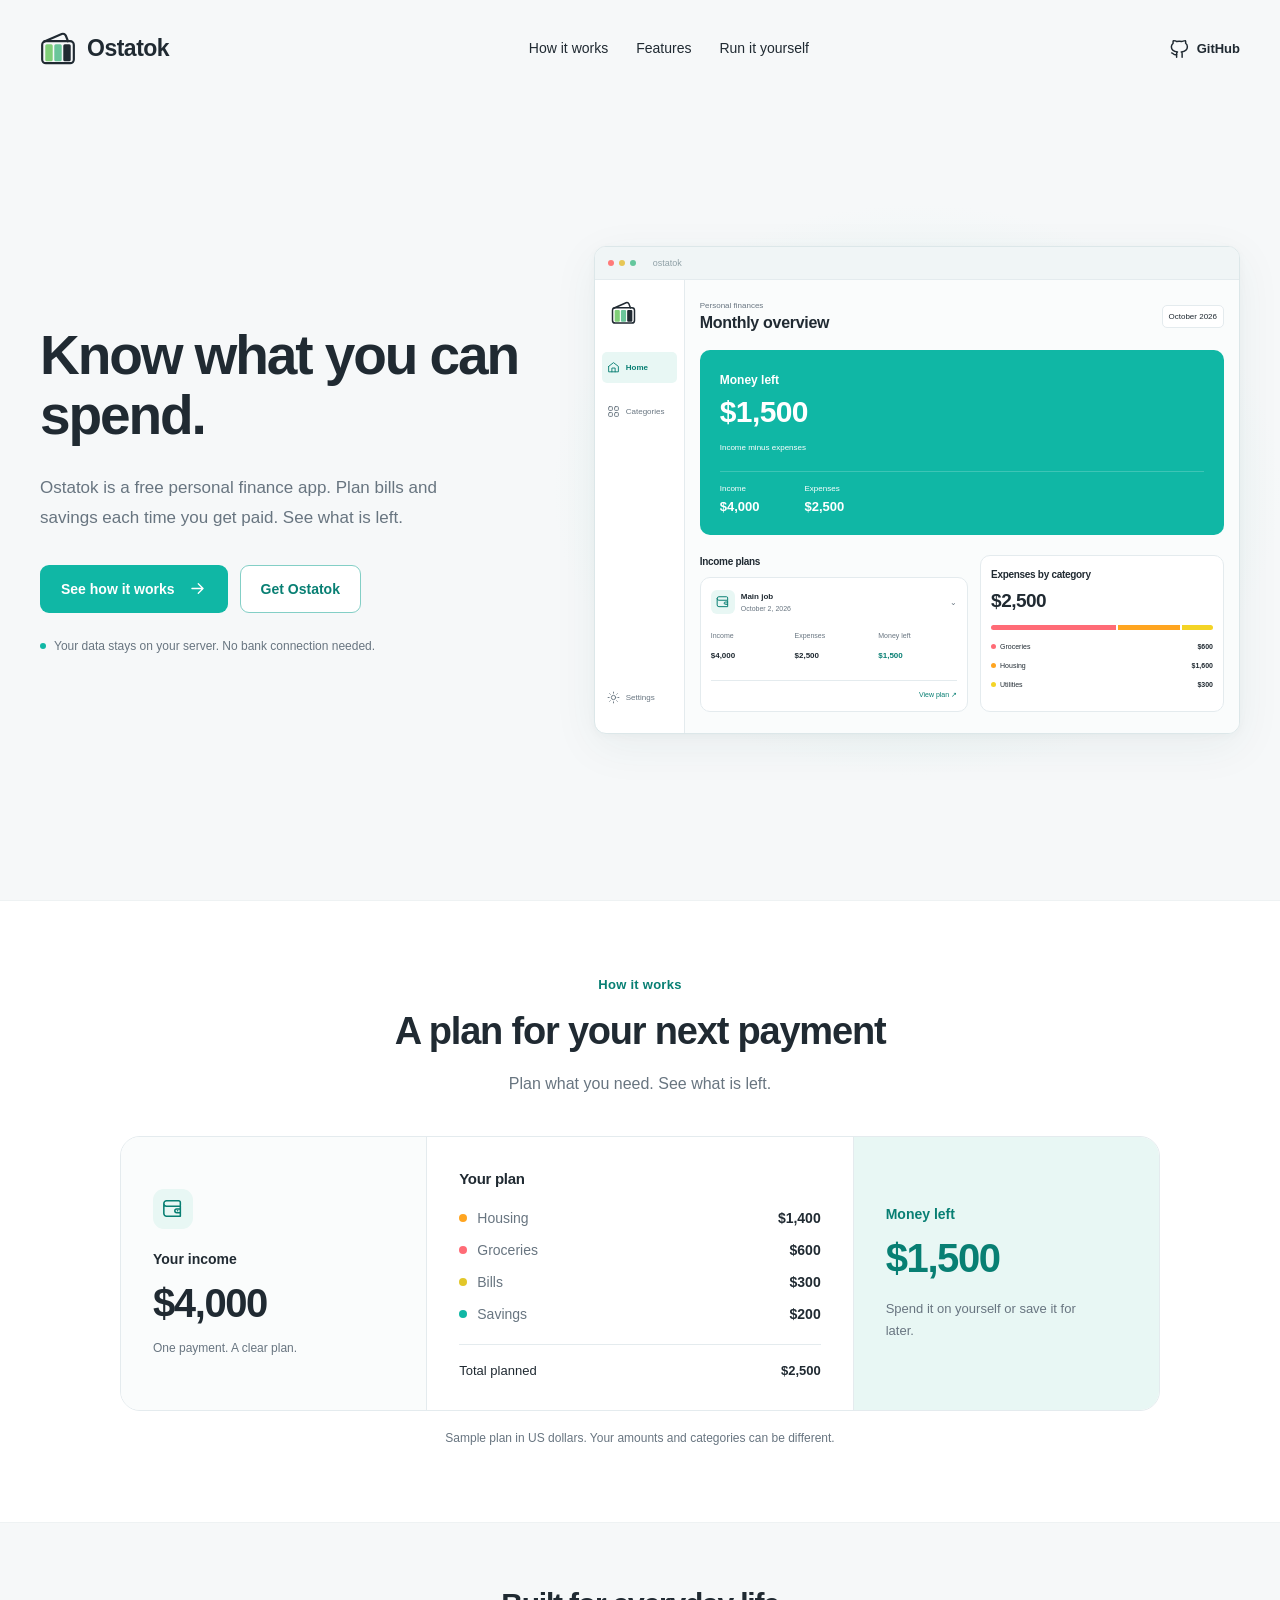
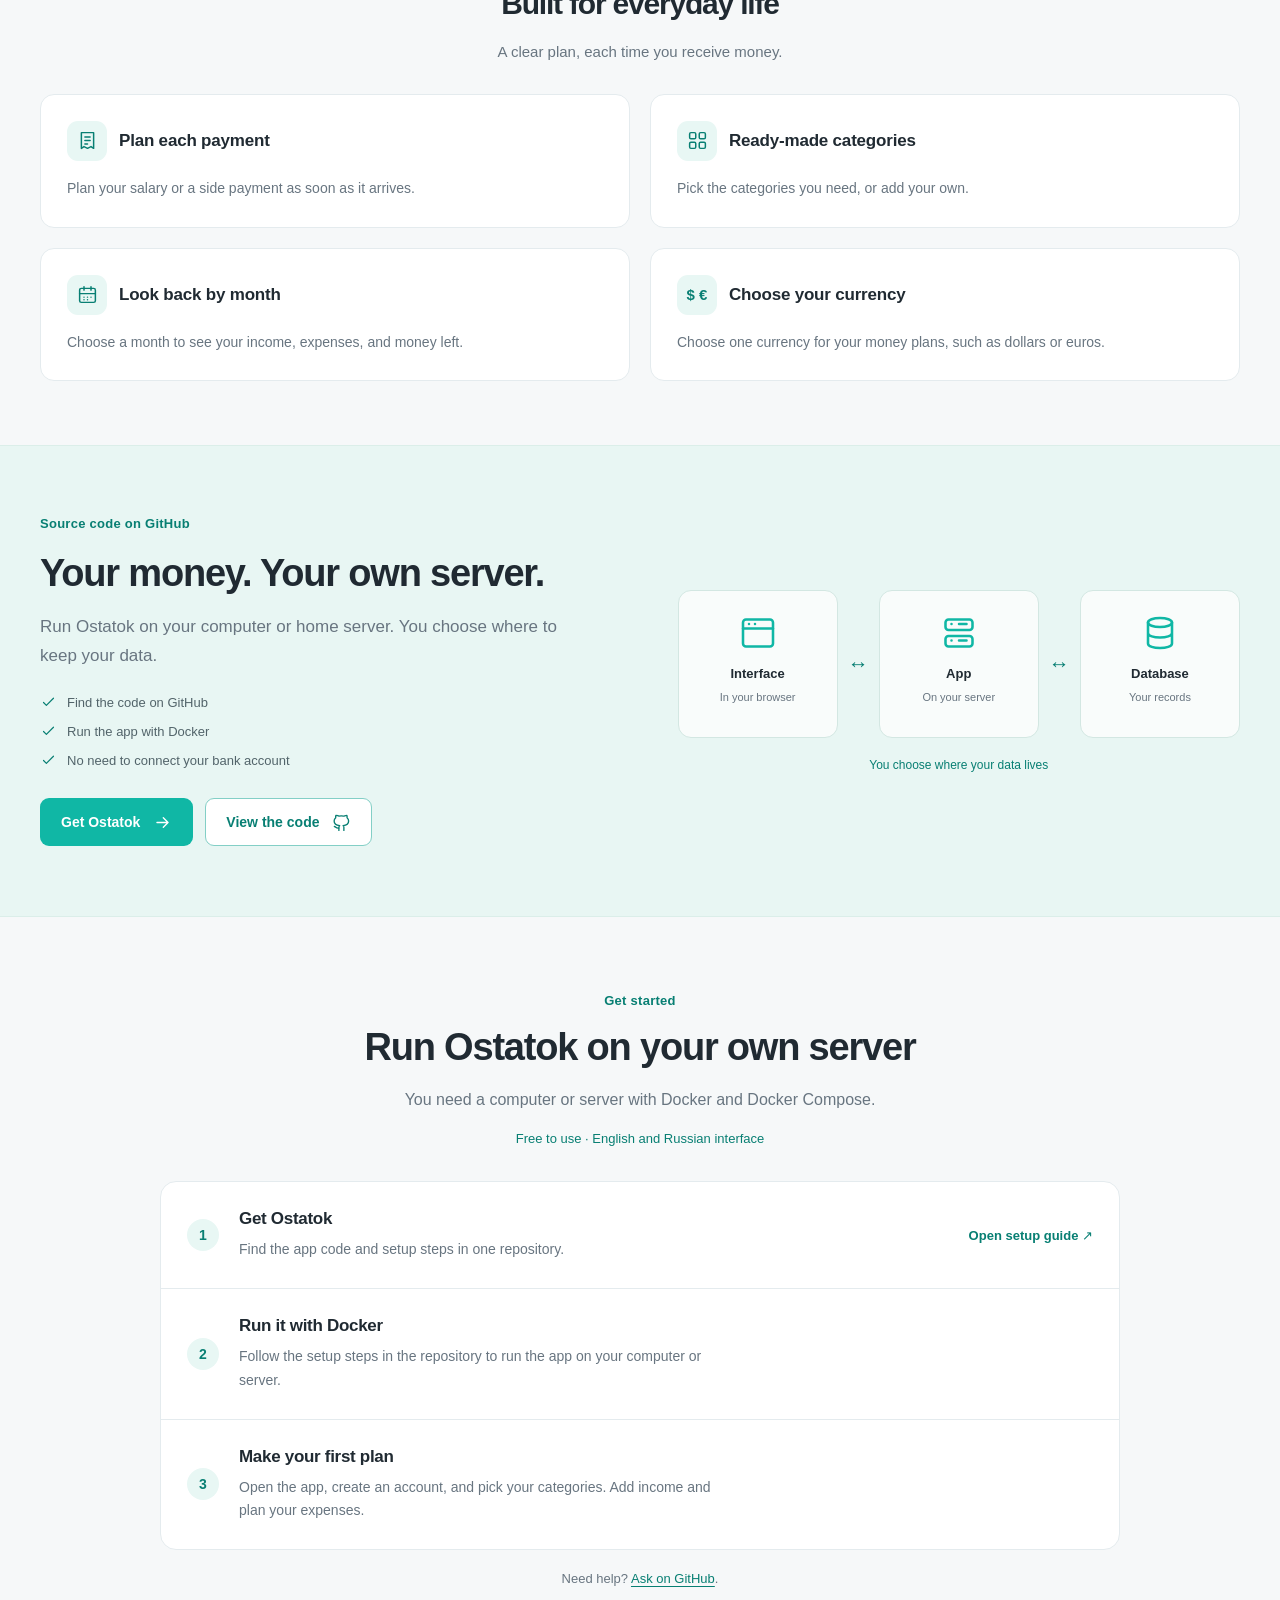
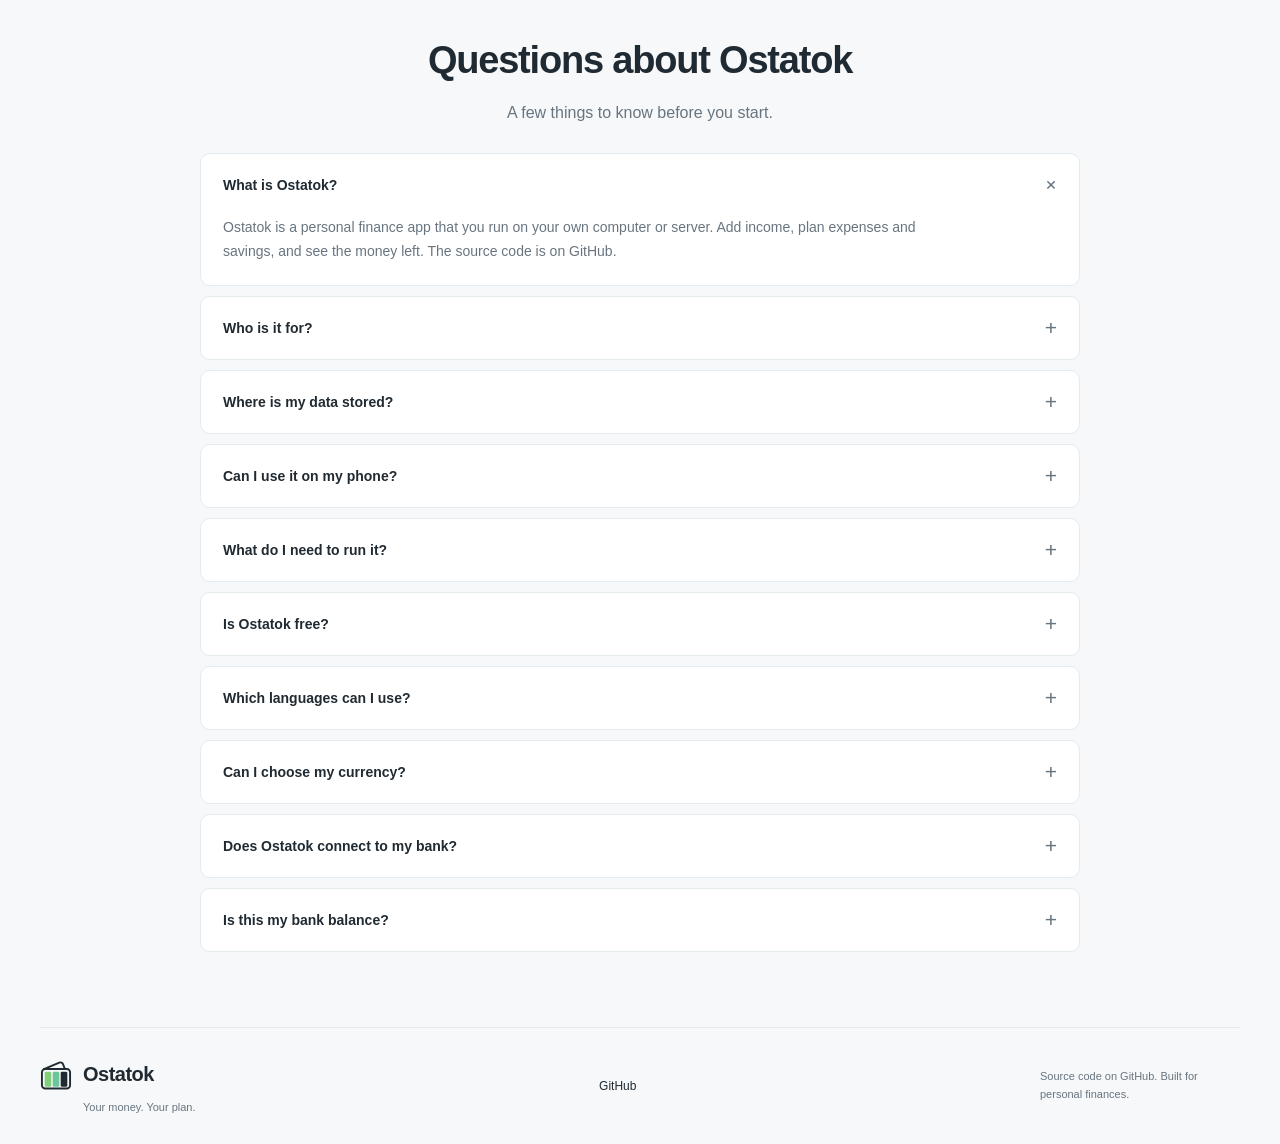
==== index.html @ eca7a7f9 "feat: add Ostatok landing page" ====
<!doctype html>
<html lang="en">
<head>
  <meta charset="UTF-8">
  <meta name="viewport" content="width=device-width, initial-scale=1">
  <title>Ostatok — Personal finance app for your own server</title>
  <meta name="description" content="A free personal finance app in English and Russian. Plan bills and savings each time you get paid. Run it on your own computer or server.">
  <meta name="theme-color" content="#10b7a5">
  <meta property="og:type" content="website">
  <meta property="og:title" content="Ostatok — Personal finance app for your own server">
  <meta property="og:description" content="A free personal finance app in English and Russian. Plan bills and savings each time you get paid. Run it on your own computer or server.">
  <meta property="og:locale" content="en_US">

  <script type="application/ld+json">
{
  "@context": "https://schema.org",
  "@type": "SoftwareApplication",
  "name": "Ostatok",
  "applicationCategory": "FinanceApplication",
  "operatingSystem": "Web browser",
  "description": "A free personal finance app with English and Russian interfaces. Run it on your own computer or server. Plan expenses and savings for each payment and see the money left. Choose one currency for your records.",
  "softwareRequirements": "A server or computer with Docker and Docker Compose.",
  "inLanguage": [
    "en",
    "ru"
  ],
  "sameAs": [
    "https://github.com/ostatok-app/ostatok"
  ],
  "isAccessibleForFree": true,
  "offers": {
    "@type": "Offer",
    "price": "0",
    "priceCurrency": "USD"
  }
}
  </script>
  <link rel="icon" type="image/svg+xml" href="assets/logo.svg">
  <link rel="stylesheet" href="assets/styles.css">
</head>
<body>
  <a class="skip-link" href="#main">Skip to content</a>
  <svg class="svg-defs" xmlns="http://www.w3.org/2000/svg" aria-hidden="true">
    <defs>
      <symbol id="wallet" viewBox="0 0 24 24"><path d="M20 8V5a2 2 0 0 0-2-2H5a3 3 0 0 0 0 6h15v11H5a3 3 0 0 1-3-3V6"/><path d="M20 12h-4a2 2 0 0 0 0 4h4m-3-2h.01"/></symbol>
      <symbol id="arrow" viewBox="0 0 24 24"><path d="M5 12h14m-6-6 6 6-6 6"/></symbol>
      <symbol id="grid" viewBox="0 0 24 24"><rect x="3" y="3" width="7" height="7" rx="1.5"/><rect x="14" y="3" width="7" height="7" rx="1.5"/><rect x="3" y="14" width="7" height="7" rx="1.5"/><rect x="14" y="14" width="7" height="7" rx="1.5"/></symbol>
      <symbol id="chart" viewBox="0 0 24 24"><path d="M4 20V12m8 8V7m8 13V3"/></symbol>
      <symbol id="check" viewBox="0 0 24 24"><path d="m5 12 4 4L19 6"/></symbol>
      <symbol id="home" viewBox="0 0 24 24"><path d="m3 10 9-7 9 7v10H3V10m6 10v-7h6v7"/></symbol>
      <symbol id="food-icon" viewBox="0 0 24 24"><path d="M4 3v6a3 3 0 0 0 6 0V3M7 3v18M19 3c-4 2-5 8-1 9h1m0-9v18"/></symbol>
      <symbol id="sun" viewBox="0 0 24 24"><circle cx="12" cy="12" r="4"/><path d="M12 2v2m0 16v2M2 12h2m16 0h2M5 5l1 1m12 12 1 1M5 19l1-1M18 6l1-1"/></symbol>
      <symbol id="receipt" viewBox="0 0 24 24"><path d="M5 3h14v18l-3-2-4 2-4-2-3 2V3m4 5h6m-6 4h6m-6 4h3"/></symbol>
      <symbol id="server" viewBox="0 0 24 24"><rect x="3" y="3" width="18" height="7" rx="2"/><rect x="3" y="14" width="18" height="7" rx="2"/><path d="M7 6h.01M7 17h.01m5-11h5m-5 11h5"/></symbol>
      <symbol id="browser" viewBox="0 0 24 24"><rect x="2" y="3" width="20" height="18" rx="2"/><path d="M2 9h20M6 6h.01M10 6h.01"/></symbol>
      <symbol id="database" viewBox="0 0 24 24"><ellipse cx="12" cy="5" rx="8" ry="3"/><path d="M4 5v14c0 4 16 4 16 0V5M4 12c0 4 16 4 16 0"/></symbol>
      <symbol id="github" viewBox="0 0 24 24"><path d="M9 19c-4 1-4-2-6-2m12 5v-4c0-1-.3-2-1-2 4-.5 7-2 7-6 0-2-.7-3-2-4 .2-1 .2-2-.3-3-2 0-3 1-4 1a13 13 0 0 0-6 0C8 3 6 3 5 3c-.5 1-.5 2-.3 3-1 1-2 2-2 4 0 4 3 5.5 7 6-.7.5-1 1.3-1 2v4"/></symbol>
      <symbol id="reset" viewBox="0 0 24 24"><path d="M3 10a9 9 0 1 1 2 8M3 3v7h7"/></symbol>
      <symbol id="calendar" viewBox="0 0 24 24"><rect x="3" y="5" width="18" height="16" rx="2"/><path d="M16 3v4M8 3v4M3 11h18M8 15h.01M12 15h.01M16 15h.01M8 18h.01M12 18h.01"/></symbol>
    </defs>
  </svg>
  <header class="site-header wrap">
    <a class="brand" href="index.html" aria-label="Ostatok"><img src="assets/logo.svg" width="36" height="36" alt=""><span>Ostatok</span></a>
    <nav aria-label="Main navigation"><a href="#how">How it works</a><a href="#features">Features</a><a href="#selfhost">Run it yourself</a></nav>
    <div class="header-actions"><a class="github-link" href="https://github.com/ostatok-app/ostatok" target="_blank" rel="noopener noreferrer"><svg class="icon" aria-hidden="true"><use href="#github"/></svg><span>GitHub</span></a></div>
  </header>
  <main id="main">
    <section class="hero wrap">
      <div class="hero-copy"><h1>Know what you can spend.</h1><p class="lead">Ostatok is a free personal finance app. Plan bills and savings each time you get paid. See what is left.</p><div class="actions"><a class="button primary" href="#how">See how it works <svg class="icon" aria-hidden="true"><use href="#arrow"/></svg></a><a class="button secondary" href="#get-started">Get Ostatok</a></div><p class="hero-note"><span class="status-dot"></span>Your data stays on your server. No bank connection needed.</p></div>
      <figure class="product-figure">
        <div class="product-window" role="img" aria-label="Example of the Ostatok home page">
          <div class="window-top"><i></i><i></i><i></i><span>ostatok</span></div>
          <div class="product-body"><aside class="product-nav"><img src="assets/logo.svg" alt="" width="25" height="25"><div class="selected"><svg class="icon"><use href="#home"/></svg>Home</div><div><svg class="icon"><use href="#grid"/></svg>Categories</div><div class="nav-settings"><svg class="icon"><use href="#sun"/></svg>Settings</div></aside>
            <div class="product-main"><div class="product-heading"><div><small>Personal finances</small><strong>Monthly overview</strong></div><span class="month">October 2026</span></div>
              <div class="balance-banner"><div><span>Money left</span><strong>$1,500</strong><small>Income minus expenses</small></div><div class="banner-stats"><div><small>Income</small><b>$4,000</b></div><div><small>Expenses</small><b>$2,500</b></div></div></div>
              <div class="preview-columns"><div><h3>Income plans</h3><div class="preview-card"><div class="payment-name"><span class="icon-bubble teal"><svg class="icon"><use href="#wallet"/></svg></span><div><b>Main job</b><small>October 2, 2026</small></div><span class="chevron">⌄</span></div><div class="payment-stats"><div><small>Income</small><b>$4,000</b></div><div><small>Expenses</small><b>$2,500</b></div><div><small>Money left</small><b class="teal-text">$1,500</b></div></div><span class="preview-link">View plan ↗</span></div></div>
                <div class="preview-card breakdown"><h3>Expenses by category</h3><strong>$2,500</strong><div class="expense-bar"><span></span><span></span><span></span></div><div class="category-line"><span class="color-dot coral"></span>Groceries<b>$600</b></div><div class="category-line"><span class="color-dot orange"></span>Housing<b>$1,600</b></div><div class="category-line"><span class="color-dot yellow"></span>Utilities<b>$300</b></div></div></div>
            </div></div>
        </div>
      </figure>
    </section>
    <section id="how" class="section how-section" aria-labelledby="plan-title">
      <div class="wrap">
        <div class="section-heading centered">
          <p class="eyebrow">How it works</p>
          <h2 id="plan-title">A plan for your next payment</h2>
          <p>Plan what you need. See what is left.</p>
        </div>
        <div class="payment-example">
          <div class="example-income">
            <span class="icon-bubble teal"><svg class="icon" aria-hidden="true"><use href="#wallet"/></svg></span>
            <span class="example-label">Your income</span>
            <strong>$4,000</strong>
            <span class="example-note">One payment. A clear plan.</span>
          </div>
          <div class="example-expenses">
            <h3>Your plan</h3>
            <dl class="example-items">
              <div><dt><span class="example-dot example-housing" aria-hidden="true"></span>Housing</dt><dd>$1,400</dd></div>
              <div><dt><span class="example-dot example-food" aria-hidden="true"></span>Groceries</dt><dd>$600</dd></div>
              <div><dt><span class="example-dot example-bills" aria-hidden="true"></span>Bills</dt><dd>$300</dd></div>
              <div><dt><span class="example-dot example-savings" aria-hidden="true"></span>Savings</dt><dd>$200</dd></div>
            </dl>
            <div class="example-total"><span>Total planned</span><strong>$2,500</strong></div>
          </div>
          <div class="example-balance">
            <span class="example-label">Money left</span>
            <strong>$1,500</strong>
            <p>Spend it on yourself or save it for later.</p>
          </div>
        </div>
        <p class="example-caption">Sample plan in US dollars. Your amounts and categories can be different.</p>
      </div>
    </section>
    <section id="features" class="section wrap features-section" aria-labelledby="features-title">
      <div class="section-heading centered">
        <h2 id="features-title">Built for everyday life</h2>
        <p>A clear plan, each time you receive money.</p>
      </div>
      <div class="features-grid">
        <article class="feature-card">
          <div class="feature-heading"><span class="feature-symbol"><svg class="icon" aria-hidden="true"><use href="#receipt"/></svg></span><h3>Plan each payment</h3></div>
          <p>Plan your salary or a side payment as soon as it arrives.</p>
        </article>
        <article class="feature-card">
          <div class="feature-heading"><span class="feature-symbol"><svg class="icon" aria-hidden="true"><use href="#grid"/></svg></span><h3>Ready-made categories</h3></div>
          <p>Pick the categories you need, or add your own.</p>
        </article>
        <article class="feature-card">
          <div class="feature-heading"><span class="feature-symbol"><svg class="icon" aria-hidden="true"><use href="#calendar"/></svg></span><h3>Look back by month</h3></div>
          <p>Choose a month to see your income, expenses, and money left.</p>
        </article>
        <article class="feature-card">
          <div class="feature-heading"><span class="feature-symbol currency-symbol" aria-hidden="true">$ €</span><h3>Choose your currency</h3></div>
          <p>Choose one currency for your money plans, such as dollars or euros.</p>
        </article>
      </div>
    </section>
    <section id="selfhost" class="host-section"><div class="wrap host-inner"><div><p class="eyebrow">Source code on GitHub</p><h2>Your money. Your own server.</h2><p class="lead">Run Ostatok on your computer or home server. You choose where to keep your data.</p><ul class="host-points"><li><svg class="icon" aria-hidden="true"><use href="#check"/></svg>Find the code on GitHub</li><li><svg class="icon" aria-hidden="true"><use href="#check"/></svg>Run the app with Docker</li><li><svg class="icon" aria-hidden="true"><use href="#check"/></svg>No need to connect your bank account</li></ul><div class="actions"><a class="button primary" href="#get-started">Get Ostatok <svg class="icon" aria-hidden="true"><use href="#arrow"/></svg></a><a class="button secondary" href="https://github.com/ostatok-app/ostatok" target="_blank" rel="noopener noreferrer">View the code <svg class="icon" aria-hidden="true"><use href="#github"/></svg></a></div></div><div class="hosting-visual"><div class="host-diagram"><div><svg class="icon"><use href="#browser"/></svg><b>Interface</b><span>In your browser</span></div><span class="connector">↔</span><div><svg class="icon"><use href="#server"/></svg><b>App</b><span>On your server</span></div><span class="connector">↔</span><div><svg class="icon"><use href="#database"/></svg><b>Database</b><span>Your records</span></div></div><p>You choose where your data lives</p></div></div></section>
    <section id="get-started" class="section wrap setup-section" aria-labelledby="setup-title">
      <div class="section-heading centered">
        <p class="eyebrow">Get started</p>
        <h2 id="setup-title">Run Ostatok on your own server</h2>
        <p>You need a computer or server with Docker and Docker Compose.</p><p class="setup-facts">Free to use · English and Russian interface</p>
      </div>
      <ol class="setup-list">
        <li><div><h3>Get Ostatok</h3><p>Find the app code and setup steps in one repository.</p></div><a class="setup-link" href="https://github.com/ostatok-app/ostatok#readme" target="_blank" rel="noopener noreferrer">Open setup guide <span aria-hidden="true">↗</span></a></li>
        <li><div><h3>Run it with Docker</h3><p>Follow the setup steps in the repository to run the app on your computer or server.</p></div></li>
        <li><div><h3>Make your first plan</h3><p>Open the app, create an account, and pick your categories. Add income and plan your expenses.</p></div></li>
      </ol>
      <p class="setup-note">Need help? <a href="https://github.com/ostatok-app/ostatok/issues" target="_blank" rel="noopener noreferrer">Ask on GitHub</a>.</p>
    </section>
    <section class="section wrap faq-section" aria-labelledby="faq-title">
      <div class="section-heading centered"><h2 id="faq-title">Questions about Ostatok</h2><p>A few things to know before you start.</p></div>
      <div class="faq-list">
        <details open><summary>What is Ostatok?<span aria-hidden="true">+</span></summary><p>Ostatok is a personal finance app that you run on your own computer or server. Add income, plan expenses and savings, and see the money left. The source code is on GitHub.</p></details>
        <details><summary>Who is it for?<span aria-hidden="true">+</span></summary><p>Ostatok is for people who want to plan each payment they receive and keep their data on their own server. You need to be able to set up and run Docker apps.</p></details>
        <details><summary>Where is my data stored?<span aria-hidden="true">+</span></summary><p>Your records are in a database on the computer or server where you run Ostatok. This landing page does not collect your financial data.</p></details>
        <details><summary>Can I use it on my phone?<span aria-hidden="true">+</span></summary><p>Yes. Open the app in your phone’s browser. Your phone must be able to connect to your server.</p></details>
        <details><summary>What do I need to run it?<span aria-hidden="true">+</span></summary><p>You need Docker with Compose and a computer or server. The app code and setup steps are in one GitHub repository. See <a href="#get-started">Get started</a>.</p></details>
        <details><summary>Is Ostatok free?<span aria-hidden="true">+</span></summary><p>Yes. The app is free to use. You run it on your own computer or server. If you rent a server, you pay that provider for hosting.</p></details>
        <details><summary>Which languages can I use?<span aria-hidden="true">+</span></summary><p>The app interface is available in English and Russian.</p></details>
        <details><summary>Can I choose my currency?<span aria-hidden="true">+</span></summary><p>Yes. Choose one currency for your records. Ostatok does not convert amounts or track exchange rates.</p></details>
        <details><summary>Does Ostatok connect to my bank?<span aria-hidden="true">+</span></summary><p>No. You enter income and plan expenses yourself. Ostatok does not need access to your bank account.</p></details>
        <details><summary>Is this my bank balance?<span aria-hidden="true">+</span></summary><p>No. Money left is the income you enter minus the expenses and savings you plan. It is based on your entries, not live bank data.</p></details>
      </div>
    </section>
  </main>
  <footer class="site-footer wrap"><div><a class="brand" href="index.html"><img src="assets/logo.svg" width="32" height="32" alt=""><span>Ostatok</span></a><p>Your money. Your plan.</p></div><div class="footer-links"><a href="https://github.com/ostatok-app/ostatok" target="_blank" rel="noopener noreferrer">GitHub</a></div><small>Source code on GitHub. Built for personal finances.</small></footer>
</body>
</html>
---- assets/styles.css ----
:root {
  font-family: Inter, -apple-system, BlinkMacSystemFont, "Segoe UI", Arial, sans-serif;
  color: #202a32;
  background: #f6f8f9;
  font-synthesis: none;
  --brand: #10b7a5;
  --accent: #087f73;
  --muted: #687580;
  --border: #e4ebee;
  --soft: #e8f7f4
}

* {
  box-sizing: border-box
}

html {
  scroll-behavior: smooth;
  scroll-padding-top: 28px
}

body {
  margin: 0
}

a {
  color: inherit;
  text-decoration: none
}

button,
input {
  font: inherit
}

button,
a,
input,
summary {
  -webkit-tap-highlight-color: transparent
}

button {
  cursor: pointer
}

a:focus-visible,
button:focus-visible,
input:focus-visible,
summary:focus-visible {
  outline: 3px solid var(--brand);
  outline-offset: 4px
}

svg {
  display: block
}

.icon {
  width: 24px;
  height: 24px;
  fill: none;
  stroke: currentColor;
  stroke-width: 1.7;
  stroke-linecap: round;
  stroke-linejoin: round;
  flex-shrink: 0
}

.svg-defs {
  position: absolute;
  width: 0;
  height: 0;
  overflow: hidden
}

.wrap {
  width: min(1200px, calc(100% - 80px));
  margin-inline: auto
}

.site-header {
  display: flex;
  align-items: center;
  justify-content: space-between;
  gap: 28px;
  padding-block: 28px
}

.brand {
  display: inline-flex;
  align-items: center;
  gap: 11px;
  font-size: 23px;
  font-weight: 750;
  letter-spacing: -.5px
}

.site-header nav {
  display: flex;
  gap: 28px;
  font-size: 14px;
  font-weight: 500
}

.site-header nav a:hover,
.footer-links a:hover {
  color: var(--accent)
}

.header-actions {
  display: flex;
  align-items: center;
  gap: 25px
}

.language-switch {
  display: flex;
  gap: 3px;
  background: #eaf0f1;
  border-radius: 8px;
  padding: 3px;
  font-size: 12px;
  font-weight: 650
}

.language-switch a {
  padding: 7px 9px;
  border-radius: 5px
}

.language-switch [aria-current] {
  background: white;
  box-shadow: 0 1px 3px #202a3210;
  color: var(--accent)
}

.github-link {
  display: flex;
  gap: 7px;
  align-items: center;
  font-size: 13px;
  font-weight: 600
}

.github-link .icon {
  width: 21px;
  height: 21px
}

.hero {
  display: grid;
  grid-template-columns: .88fr 1.12fr;
  gap: 46px;
  align-items: center;
  padding-top: 66px;
  padding-bottom: 91px
}

.eyebrow {
  color: var(--accent);
  font-size: 13px;
  font-weight: 650;
  letter-spacing: .02em;
  margin: 0 0 20px
}

h1,
h2,
h3,
p {
  margin-top: 0
}

h1 {
  font-size: clamp(38px, 4.3vw, 57px);
  line-height: 1.09;
  letter-spacing: -2.1px;
  margin-bottom: 25px;
  font-weight: 750
}

h2 {
  font-size: clamp(28px, 3vw, 38px);
  line-height: 1.16;
  letter-spacing: -1.2px;
  margin-bottom: 18px;
  font-weight: 730
}

h3 {
  font-size: 19px;
  line-height: 1.35;
  letter-spacing: -.3px;
  margin-bottom: 12px
}

.lead {
  font-size: 17px;
  line-height: 1.7;
  color: var(--muted);
  max-width: 520px
}

.actions {
  display: flex;
  gap: 12px;
  flex-wrap: wrap;
  margin-top: 29px
}

.button {
  display: inline-flex;
  align-items: center;
  justify-content: center;
  gap: 13px;
  min-height: 48px;
  padding: 13px 20px;
  border: 1px solid transparent;
  border-radius: 9px;
  font-size: 14px;
  font-weight: 650;
  transition: background .15s, transform .15s
}

.button .icon {
  width: 19px;
  height: 19px
}

.primary {
  background: var(--brand);
  color: white
}

.primary:hover {
  background: #0ba493;
  transform: translateY(-1px)
}

.secondary {
  border-color: #83cfc6;
  color: var(--accent);
  background: white
}

.secondary:hover {
  background: var(--soft)
}

.hero-note {
  display: flex;
  align-items: center;
  gap: 8px;
  color: var(--muted);
  font-size: 12px;
  line-height: 1.5;
  margin: 22px 0 0
}

.status-dot {
  background: var(--brand);
  width: 6px;
  height: 6px;
  border-radius: 50%;
  flex-shrink: 0
}

.product-figure {
  margin: 0;
  position: relative;
  min-width: 0
}

.product-figure:before {
  content: "";
  position: absolute;
  inset: -45px;
  background: radial-gradient(ellipse, #beece270 0%, transparent 70%);
  z-index: -1
}

.product-window {
  border: 1px solid #dce7e9;
  border-radius: 12px;
  background: #fff;
  overflow: hidden;
  box-shadow: 0 12px 46px #274b4910, 0 2px 8px #274b4908
}

.window-top {
  display: flex;
  gap: 5px;
  align-items: center;
  padding: 11px 13px;
  background: #f0f5f6;
  border-bottom: 1px solid var(--border)
}

.window-top i {
  width: 6px;
  height: 6px;
  border-radius: 50%;
  background: #ff7a79
}

.window-top i:nth-child(2) {
  background: #e7c756
}

.window-top i:nth-child(3) {
  background: #64c79d
}

.window-top span {
  font-size: 9px;
  color: #90a1a7;
  margin-left: 12px
}

.product-body {
  display: flex;
  min-height: 344px
}

.product-nav {
  width: 90px;
  flex-shrink: 0;
  padding: 20px 7px;
  border-right: 1px solid var(--border);
  display: flex;
  flex-direction: column;
  gap: 13px;
  font-size: 8px;
  color: var(--muted)
}

.product-nav>img {
  margin-left: 9px;
  margin-bottom: 14px
}

.product-nav>div {
  display: flex;
  align-items: center;
  gap: 6px;
  padding: 9px 5px;
  border-radius: 5px
}

.product-nav .icon {
  width: 13px;
  height: 13px
}

.product-nav .selected {
  background: var(--soft);
  color: var(--accent);
  font-weight: 600
}

.product-nav .nav-settings {
  margin-top: auto
}

.product-main {
  padding: 21px 15px;
  width: 100%;
  min-width: 0;
  background: #fafcfc
}

.product-heading {
  display: flex;
  justify-content: space-between;
  align-items: center;
  gap: 8px;
  margin-bottom: 18px
}

.product-heading small {
  display: block;
  font-size: 8px;
  color: var(--muted);
  margin-bottom: 4px
}

.product-heading strong {
  font-size: 16px;
  letter-spacing: -.3px
}

.month {
  font-size: 8px;
  border: 1px solid var(--border);
  background: white;
  padding: 6px;
  border-radius: 5px;
  white-space: nowrap
}

.balance-banner {
  border-radius: 10px;
  background: var(--brand);
  color: white;
  padding: 20px;
  display: flex;
  flex-direction: column;
  gap: 17px
}

.balance-banner span {
  font-size: 12px;
  font-weight: 600
}

.balance-banner strong {
  display: block;
  font-size: 30px;
  letter-spacing: -.6px;
  margin: 7px 0
}

.balance-banner small {
  font-size: 8px
}

.banner-stats {
  display: flex;
  gap: 45px;
  border-top: 1px solid #ffffff30;
  padding-top: 12px
}

.banner-stats small {
  display: block;
  margin-bottom: 4px
}

.banner-stats b {
  font-size: 13px
}

.preview-columns {
  display: grid;
  grid-template-columns: 1.1fr 1fr;
  gap: 12px;
  margin-top: 20px
}

.preview-columns h3 {
  font-size: 10px;
  margin-bottom: 9px
}

.preview-card {
  border: 1px solid var(--border);
  background: white;
  border-radius: 10px;
  padding: 12px 10px
}

.payment-name {
  display: flex;
  align-items: center;
  gap: 6px;
  font-size: 8px
}

.payment-name small {
  display: block;
  color: var(--muted);
  font-size: 7px;
  margin-top: 4px
}

.chevron {
  margin-left: auto;
  color: var(--muted)
}

.icon-bubble {
  width: 32px;
  height: 32px;
  display: inline-flex;
  align-items: center;
  justify-content: center;
  border-radius: 50%;
  flex-shrink: 0
}

.icon-bubble .icon {
  width: 17px;
  height: 17px
}

.payment-name .icon-bubble {
  width: 24px;
  height: 24px;
  border-radius: 6px
}

.payment-name .icon {
  width: 14px;
  height: 14px
}

.teal {
  color: var(--accent);
  background: var(--soft)
}

.coral {
  background: #ff6b76
}

.orange {
  background: #ffa520
}

.yellow {
  background: #f4d426
}

.icon-bubble.coral {
  background: #ffecee;
  color: #f26570
}

.icon-bubble.orange {
  background: #fff1da;
  color: #e59117
}

.icon-bubble.yellow {
  background: #fff9d9;
  color: #bea014
}

.payment-stats {
  display: grid;
  grid-template-columns: repeat(3, 1fr);
  gap: 5px;
  margin-block: 18px
}

.payment-stats small {
  display: block;
  font-size: 7px;
  color: var(--muted);
  margin-bottom: 5px
}

.payment-stats b {
  font-size: 8px;
  white-space: nowrap
}

.teal-text {
  color: var(--accent)
}

.preview-link {
  display: block;
  text-align: right;
  color: var(--accent);
  font-size: 7px;
  padding-top: 10px;
  border-top: 1px solid var(--border)
}

.breakdown>strong {
  font-size: 19px;
  letter-spacing: -.5px
}

.expense-bar {
  display: flex;
  gap: 2px;
  border-radius: 5px;
  overflow: hidden;
  height: 5px;
  margin: 13px 0
}

.expense-bar span:nth-child(1) {
  background: #ff6b76;
  flex: 4
}

.expense-bar span:nth-child(2) {
  background: #ffa520;
  flex: 2
}

.expense-bar span:nth-child(3) {
  background: #f4d426;
  flex: 1
}

.category-line {
  display: flex;
  align-items: center;
  gap: 4px;
  font-size: 7px;
  margin-top: 12px;
  white-space: nowrap
}

.category-line b {
  margin-left: auto;
  font-size: 7px
}

.color-dot {
  width: 5px;
  height: 5px;
  border-radius: 50%;
  flex-shrink: 0
}

.product-figure figcaption {
  font-size: 11px;
  color: #849299;
  text-align: center;
  margin-top: 13px
}

.section {
  padding-block: 74px
}

.section-heading p {
  color: var(--muted);
  font-size: 16px;
  line-height: 1.6
}

.section-heading .eyebrow {
  font-size: 13px;
  color: var(--accent);
  margin-bottom: 13px
}

.centered {
  text-align: center
}

.how-section {
  background: white;
  border-top: 1px solid #eef2f3;
  border-bottom: 1px solid #eef2f3
}






.host-section {
  background: #e8f6f3;
  border-block: 1px solid #dbeee9;
  padding-block: 70px
}

.host-inner {
  display: grid;
  grid-template-columns: 1fr 1fr;
  align-items: center;
  gap: 75px
}

.host-points {
  list-style: none;
  margin: 23px 0 0;
  padding: 0;
  display: grid;
  gap: 12px
}

.host-points li {
  display: flex;
  align-items: center;
  gap: 10px;
  font-size: 13px;
  color: #52646a
}

.host-points .icon {
  width: 17px;
  height: 17px;
  color: var(--accent)
}

.host-diagram {
  display: flex;
  align-items: center;
  justify-content: center;
  gap: 10px
}

.host-diagram>div {
  flex: 1;
  text-align: center;
  background: #ffffffba;
  border: 1px solid #d3e7e2;
  border-radius: 13px;
  padding: 24px 10px 20px;
  min-width: 0;
  min-height: 148px
}

.host-diagram .icon {
  margin: 0 auto 15px;
  color: var(--brand);
  width: 36px;
  height: 36px
}

.host-diagram b {
  display: block;
  font-size: 13px;
  margin-bottom: 8px
}

.host-diagram div>span {
  font-size: 11px;
  color: var(--muted);
  line-height: 1.5;
  display: block
}

.connector {
  color: var(--accent);
  font-size: 21px
}

.hosting-visual>p {
  color: var(--accent);
  font-size: 12px;
  text-align: center;
  margin: 20px 0 0
}

.faq-section {
  max-width: 880px;
  padding-block: 75px
}

.faq-list {
  display: grid;
  gap: 10px;
  margin-top: 27px
}

.faq-list details {
  border: 1px solid var(--border);
  border-radius: 10px;
  background: white
}

.faq-list summary {
  display: flex;
  align-items: center;
  justify-content: space-between;
  gap: 20px;
  cursor: pointer;
  list-style: none;
  padding: 19px 22px;
  font-size: 14px;
  font-weight: 600
}

.faq-list summary::-webkit-details-marker {
  display: none
}

.faq-list summary span {
  color: var(--muted);
  font-size: 21px;
  font-weight: 400;
  transition: transform .15s
}

.faq-list details[open] summary span {
  transform: rotate(45deg)
}

.faq-list details>p {
  color: var(--muted);
  font-size: 14px;
  line-height: 1.7;
  padding: 0 22px 21px;
  max-width: 760px;
  margin: 0
}

.site-footer {
  display: flex;
  align-items: center;
  justify-content: space-between;
  gap: 25px;
  border-top: 1px solid var(--border);
  padding-block: 31px
}

.site-footer .brand {
  font-size: 20px
}

.site-footer p {
  font-size: 11px;
  color: var(--muted);
  margin: 6px 0 0 43px
}

.footer-links {
  display: flex;
  gap: 22px;
  font-size: 12px
}

.site-footer small {
  font-size: 11px;
  color: var(--muted);
  max-width: 200px;
  line-height: 1.6
}

.sr-only {
  position: absolute;
  width: 1px;
  height: 1px;
  padding: 0;
  margin: -1px;
  overflow: hidden;
  clip: rect(0, 0, 0, 0);
  white-space: nowrap;
  border: 0
}

.skip-link {
  position: absolute;
  top: 8px;
  left: 8px;
  padding: 12px;
  background: white;
  z-index: 10;
  transform: translateY(-160%);
  border-radius: 7px
}

.skip-link:focus {
  transform: none
}

[hidden] {
  display: none !important
}

@media(min-width:1450px) {
  .wrap {
    width: min(1280px, calc(100% - 120px))
  }

  .hero {
    gap: 65px
  }

  .product-main {
    padding: 24px 20px
  }

  .balance-banner {
    padding: 23px
  }

  .product-body {
    min-height: 380px
  }

  .product-nav {
    width: 102px
  }

  .product-heading strong {
    font-size: 18px
  }

  .preview-columns h3 {
    font-size: 11px
  }

  .payment-name {
    font-size: 9px
  }

  .category-line {
    font-size: 8px
  }
}

@media(max-width:1100px) {
  .wrap {
    width: calc(100% - 48px)
  }

  .site-header {
    gap: 20px
  }

  .site-header nav {
    gap: 18px;
    font-size: 12px
  }

  .header-actions {
    gap: 15px
  }

  .hero {
    gap: 28px;
    padding-top: 45px;
    padding-bottom: 65px
  }

  h1 {
    font-size: 43px
  }

  .product-nav {
    display: none
  }

  .lead {
    font-size: 16px
  }




  .host-inner {
    gap: 35px
  }

  .host-diagram {
    gap: 6px
  }

  .host-diagram>div {
    padding-inline: 7px
  }

}

@media(max-width:800px) {
  .site-header nav {
    display: none
  }

  .hero {
    grid-template-columns: 1fr;
    gap: 38px;
    padding-top: 37px
  }

  .hero-copy {
    max-width: 570px
  }

  h1 {
    font-size: 48px;
    max-width: 600px
  }

  .hero .lead {
    max-width: 550px
  }

  .product-figure {
    max-width: 620px;
    width: 100%;
    margin-inline: auto
  }

  .product-nav {
    display: flex
  }

  .product-main {
    padding: 22px
  }

  .product-body {
    min-height: 370px
  }

  .preview-columns {
    gap: 16px
  }

  .payment-name {
    font-size: 9px
  }

  .payment-stats b {
    font-size: 9px
  }

  .category-line {
    font-size: 8px
  }

  .category-line b {
    font-size: 8px
  }

  .section {
    padding-block: 55px
  }



  .host-inner {
    grid-template-columns: 1fr;
    gap: 40px
  }

  .hosting-visual {
    max-width: 560px;
    width: 100%;
    margin-inline: auto
  }

  .host-diagram>div {
    min-height: 160px;
    padding: 25px 14px
  }

  .host-diagram {
    gap: 15px
  }

  .site-footer {
    flex-wrap: wrap
  }

  .site-footer small {
    max-width: none;
    width: 100%
  }
}

@media(max-width:520px) {
  .wrap {
    width: calc(100% - 36px)
  }

  .site-header {
    padding-block: 20px;
    gap: 10px
  }

  .brand {
    font-size: 21px;
    gap: 8px
  }

  .brand img {
    width: 30px;
    height: 30px
  }

  .header-actions {
    gap: 12px
  }

  .github-link span {
    display: none
  }

  .language-switch a {
    padding: 6px 7px
  }

  .hero {
    padding-top: 28px;
    padding-bottom: 43px;
    gap: 30px
  }

  .eyebrow {
    font-size: 12px;
    margin-bottom: 16px
  }

  h1 {
    font-size: 40px;
    letter-spacing: -1.5px
  }

  h2 {
    font-size: 30px;
    letter-spacing: -.8px
  }

  .lead {
    font-size: 15px;
    line-height: 1.7
  }

  .actions {
    gap: 9px;
    margin-top: 24px
  }

  .button {
    font-size: 13px;
    padding-inline: 15px
  }

  .hero-note {
    font-size: 11px
  }

  .product-nav {
    display: none
  }

  .product-main {
    padding: 15px 11px
  }

  .product-body {
    min-height: 0
  }

  .product-heading {
    margin-bottom: 12px
  }

  .product-heading strong {
    font-size: 14px
  }

  .balance-banner {
    padding: 16px;
    gap: 12px
  }

  .balance-banner strong {
    font-size: 28px
  }

  .banner-stats {
    gap: 45px
  }

  .preview-columns {
    gap: 8px;
    margin-top: 14px
  }

  .preview-card {
    padding: 10px 8px
  }

  .preview-columns h3 {
    font-size: 9px
  }

  .payment-name {
    font-size: 8px;
    gap: 4px
  }

  .payment-name .icon-bubble {
    width: 20px;
    height: 20px
  }

  .payment-name small {
    font-size: 6px
  }

  .payment-stats b {
    font-size: 7px
  }

  .payment-stats small {
    font-size: 6px
  }

  .category-line,
  .category-line b {
    font-size: 6px
  }

  .breakdown>strong {
    font-size: 16px
  }

  .preview-link {
    font-size: 6px
  }









  .section-heading.centered {
    text-align: left
  }

  .section-heading p {
    font-size: 14px
  }





  .host-section {
    padding-block: 49px
  }

  .host-points li {
    font-size: 12px
  }

  .host-diagram {
    gap: 5px
  }

  .connector {
    font-size: 17px
  }

  .host-diagram>div {
    padding: 20px 5px;
    min-height: 145px;
    border-radius: 9px
  }

  .host-diagram b {
    font-size: 11px
  }

  .host-diagram div>span {
    font-size: 10px
  }

  .host-diagram .icon {
    width: 30px;
    height: 30px
  }

  .host-inner .actions .button {
    font-size: 12px;
    padding-inline: 12px
  }

  .faq-list summary {
    font-size: 13px;
    padding: 17px 15px
  }

  .faq-list details>p {
    font-size: 13px;
    padding: 0 15px 18px
  }

  .footer-links {
    font-size: 11px;
    gap: 15px
  }

  .site-footer {
    gap: 24px
  }

  .site-footer small {
    font-size: 10px
  }
}

@media(prefers-reduced-motion:reduce) {
  html {
    scroll-behavior: auto
  }

  *,
  *:before,
  *:after {
    transition: none !important;
    animation: none !important
  }
}

@media(max-width:800px) {
  .product-figure:before {
    inset: 0
  }
}


/* One payment example: income, allocation, and money left. */
.payment-example {
  display: grid;
  grid-template-columns: 1fr 1.4fr 1fr;
  max-width: 1040px;
  margin: 40px auto 0;
  border: 1px solid var(--border);
  border-radius: 20px;
  overflow: hidden;
  background: #fff;
}

.example-income,
.example-expenses,
.example-balance {
  padding: 32px;
  min-width: 0;
}

.example-income {
  display: flex;
  flex-direction: column;
  align-items: flex-start;
  justify-content: center;
  background: #fafcfc;
}

.example-income .icon-bubble {
  width: 40px;
  height: 40px;
  border-radius: 11px;
  margin-bottom: 22px;
}

.example-income .icon {
  width: 22px;
  height: 22px;
}

.example-label {
  font-size: 14px;
  font-weight: 600;
}

.example-income>strong,
.example-balance>strong {
  display: block;
  font-size: 40px;
  letter-spacing: -1.4px;
  line-height: 1.2;
  margin: 12px 0;
  font-variant-numeric: tabular-nums;
}

.example-note {
  font-size: 12px;
  line-height: 1.6;
  color: var(--muted);
}

.example-expenses {
  border-inline: 1px solid var(--border);
}

.example-expenses h3 {
  font-size: 15px;
  margin: 0 0 20px;
}

.example-items {
  margin: 0;
  display: grid;
  gap: 16px;
}

.example-items>div,
.example-total {
  display: flex;
  align-items: center;
  justify-content: space-between;
  gap: 16px;
  font-size: 14px;
}

.example-items dt {
  display: flex;
  align-items: center;
  gap: 10px;
  color: var(--muted);
}

.example-items dd {
  margin: 0;
  font-weight: 600;
  font-variant-numeric: tabular-nums;
}

.example-dot {
  width: 8px;
  height: 8px;
  border-radius: 50%;
  flex-shrink: 0;
}

.example-housing {
  background: #ffa520;
}

.example-food {
  background: #ff6b76;
}

.example-bills {
  background: #e2c72a;
}

.example-savings {
  background: #10b7a5;
}

.example-total {
  margin-top: 22px;
  padding-top: 18px;
  border-top: 1px solid var(--border);
  font-size: 13px;
}

.example-balance {
  display: flex;
  flex-direction: column;
  justify-content: center;
  background: var(--soft);
  color: var(--accent);
}

.example-balance p {
  font-size: 13px;
  line-height: 1.7;
  max-width: 200px;
  margin: 4px 0 0;
  color: var(--muted);
}

@media(max-width:800px) {
  .payment-example {
    grid-template-columns: 1fr 1.3fr;
  }

  .example-expenses {
    border-right: 0;
  }

  .example-balance {
    grid-column: 1/-1;
    border-top: 1px solid var(--border);
  }

  .example-balance p {
    max-width: none;
  }
}

@media(max-width:520px) {
  .payment-example {
    grid-template-columns: 1fr;
    margin-top: 28px;
    border-radius: 14px;
  }

  .example-income,
  .example-expenses,
  .example-balance {
    padding: 24px;
  }

  .example-income .icon-bubble {
    display: none;
  }

  .example-expenses {
    border-inline: 0;
    border-top: 1px solid var(--border);
  }

  .example-income>strong,
  .example-balance>strong {
    font-size: 36px;
  }
}

/* Compact benefits with one shared layout on every screen. */
.features-section {
  padding-block: 64px;
}

.features-section .section-heading {
  margin-bottom: 30px;
}

.features-section .section-heading h2 {
  font-size: 30px;
}

.features-section .section-heading p {
  font-size: 15px;
}

.features-grid {
  display: grid;
  grid-template-columns: repeat(3, minmax(0, 1fr));
  gap: 20px;
}

.feature-card {
  padding: 26px;
  border: 1px solid var(--border);
  border-radius: 14px;
  background: white;
  min-width: 0;
}

.feature-heading {
  display: flex;
  align-items: center;
  gap: 12px;
  min-height: 40px;
  margin-bottom: 16px;
}

.feature-symbol {
  display: flex;
  align-items: center;
  justify-content: center;
  flex-shrink: 0;
  width: 40px;
  height: 40px;
  border-radius: 11px;
  background: var(--soft);
  color: var(--accent);
}

.feature-symbol .icon {
  width: 21px;
  height: 21px;
}

.feature-heading h3 {
  margin: 0;
  font-size: 17px;
  line-height: 1.4;
  letter-spacing: -.2px;
}

.feature-card p {
  margin: 0;
  color: var(--muted);
  font-size: 14px;
  line-height: 1.7;
}

@media(max-width:1000px) {
  .feature-card {
    padding: 22px;
  }

  .feature-heading {
    align-items: flex-start;
  }

  .feature-heading h3 {
    align-self: center;
  }
}

@media(max-width:700px) {
  .features-grid {
    grid-template-columns: 1fr;
    gap: 14px;
  }

  .features-section {
    padding-block: 48px;
  }

  .features-section .section-heading h2 {
    font-size: 27px;
  }

  .feature-heading {
    margin-bottom: 12px;
    align-items: center;
  }
}

/* Product purpose and a clear route to installation. */



.example-caption {
  margin: 18px 0 0;
  text-align: center;
  color: var(--muted);
  font-size: 12px;
  line-height: 1.6;
}

.setup-section {
  max-width: 960px;
}

.setup-list {
  list-style: none;
  counter-reset: setup;
  margin: 32px 0 0;
  padding: 0;
  border: 1px solid var(--border);
  border-radius: 16px;
  background: white;
}

.setup-list li {
  counter-increment: setup;
  display: grid;
  grid-template-columns: 32px minmax(0, 1fr) auto;
  gap: 20px;
  align-items: center;
  padding: 26px;
  border-bottom: 1px solid var(--border);
}

.setup-list li:last-child {
  border-bottom: 0;
}

.setup-list li:before {
  content: counter(setup);
  display: flex;
  align-items: center;
  justify-content: center;
  width: 32px;
  height: 32px;
  border-radius: 50%;
  color: var(--accent);
  background: var(--soft);
  font-size: 14px;
  font-weight: 650;
}

.setup-list h3 {
  font-size: 17px;
  margin: 0 0 7px;
}

.setup-list p {
  font-size: 14px;
  color: var(--muted);
  line-height: 1.7;
  margin: 0;
  max-width: 490px;
}

.setup-link {
  color: var(--accent);
  font-size: 13px;
  font-weight: 650;
  white-space: nowrap;
  padding: 9px 0;
}

.setup-link:hover {
  text-decoration: underline;
}

.setup-note {
  color: var(--muted);
  font-size: 13px;
  text-align: center;
  line-height: 1.7;
  margin-top: 18px;
}

.faq-list p a {
  color: var(--accent);
  text-decoration: underline;
  text-underline-offset: 3px;
}

@media(max-width:700px) {



  .setup-list li {
    grid-template-columns: 32px minmax(0, 1fr);
    padding: 22px;
    gap: 14px;
  }

  .setup-link {
    grid-column: 2;
    justify-self: start;
  }
}

.hero-copy .lead {
  margin-bottom: 0;
}

.hero {
  padding-top: 40px;
  padding-bottom: 56px;
}

@media(max-width:520px) {
  .hero {
    padding-top: 28px;
    padding-bottom: 43px;
  }

}

/* Keep the opening screen together, with the next section below the fold. */
@media (min-width:801px) {
  .site-header {
    min-height: 96px;
    padding-block: 24px;
  }

  .hero {
    min-height: calc(100svh - 96px);
    padding-top: 40px;
    padding-bottom: 56px;
    align-content: center;
  }
}

/* Four benefits in a balanced grid. */
.features-grid {
  grid-template-columns: repeat(2, minmax(0, 1fr));
}

.currency-symbol {
  font-size: 15px;
  font-weight: 650;
  white-space: nowrap;
}

@media(max-width:700px) {
  .features-grid {
    grid-template-columns: 1fr;
  }
}

/* Use one modest gap between setup and its follow-up questions. */
.setup-section {
  padding-bottom: 24px;
}

.setup-section+.faq-section {
  padding-top: 24px;
}

.setup-note {
  margin-bottom: 0;
}


/* One clear message beneath the main headline. */
.hero-copy h1 {
  margin-bottom: 28px;
}

.hero-copy .lead {
  max-width: 440px;
  line-height: 1.75;
}

.hero-copy .actions {
  margin-top: 32px;
}

.hero-copy .hero-note {
  margin-top: 24px;
  max-width: 440px;
}

.setup-section .setup-facts {
  color: var(--accent);
  font-size: 13px;
  margin-top: 12px;
}

.setup-note a {
  color: var(--accent);
  text-decoration: underline;
  text-underline-offset: 3px;
}
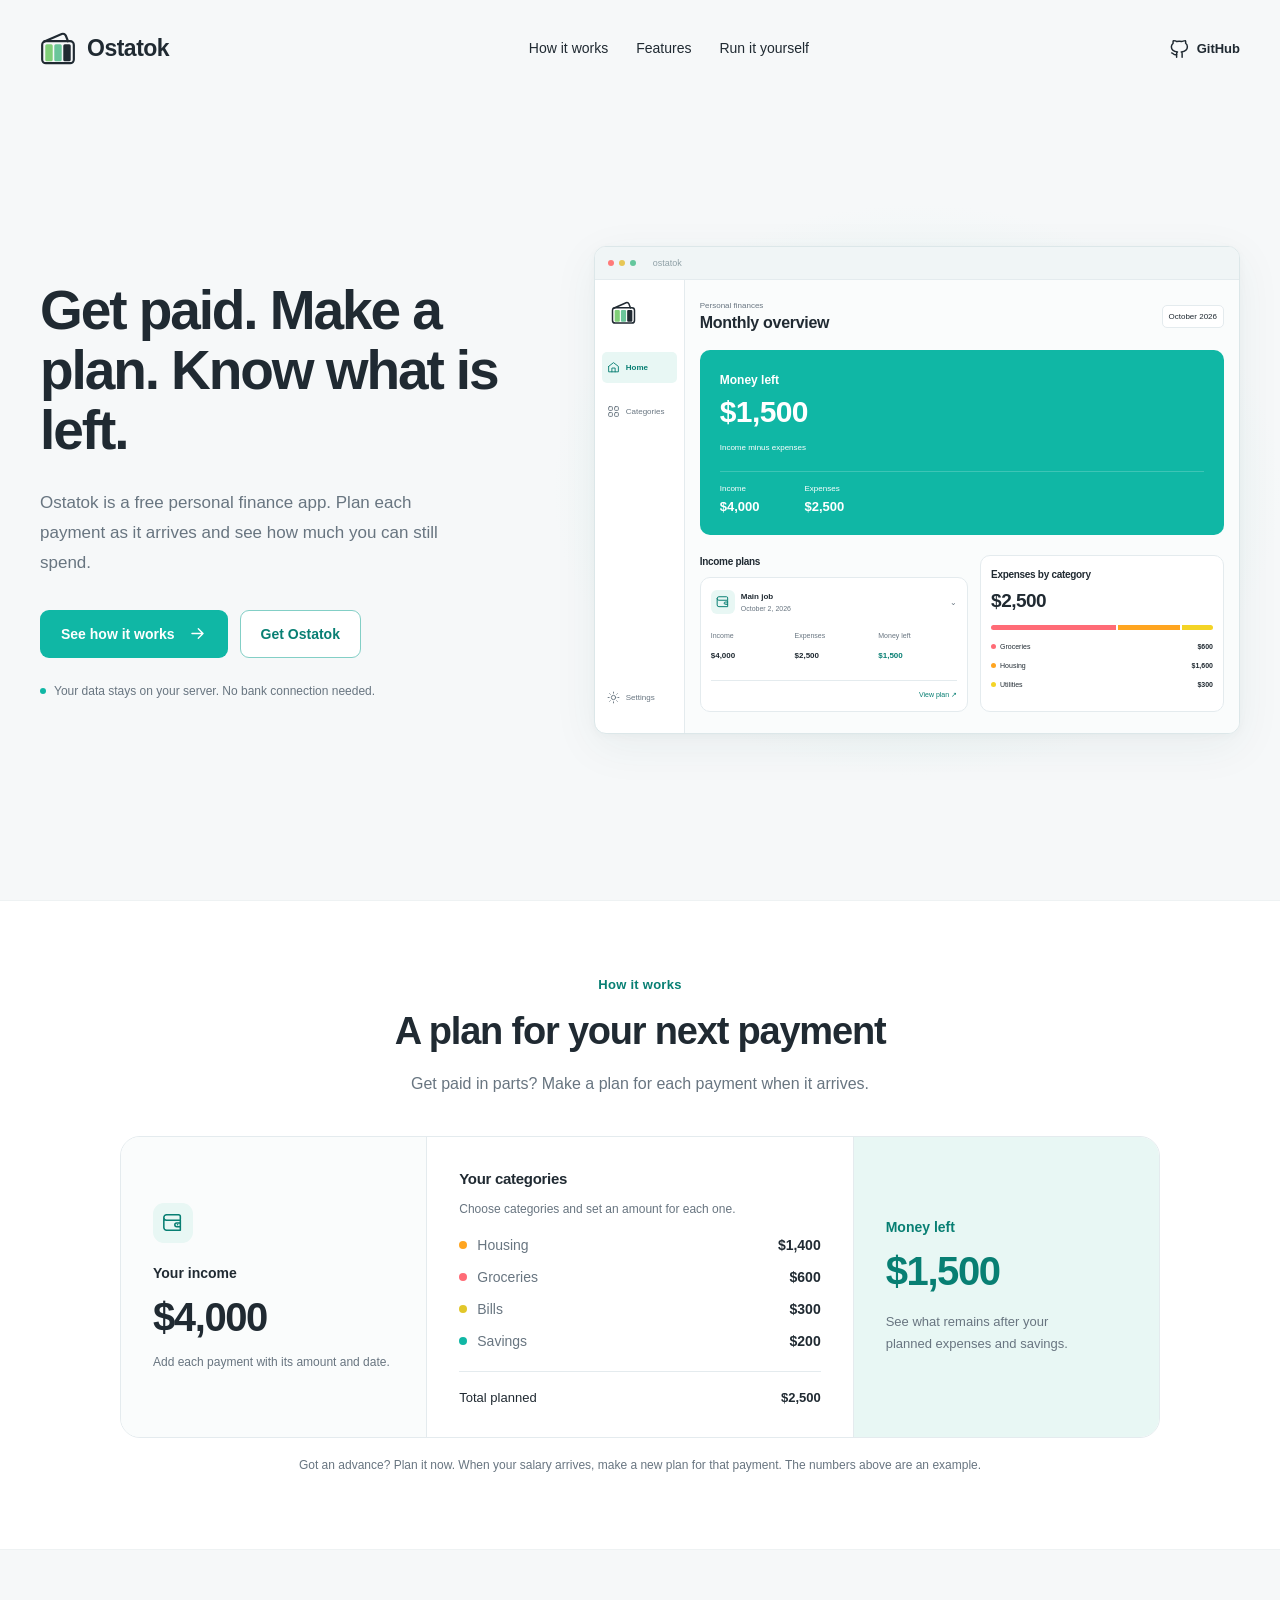
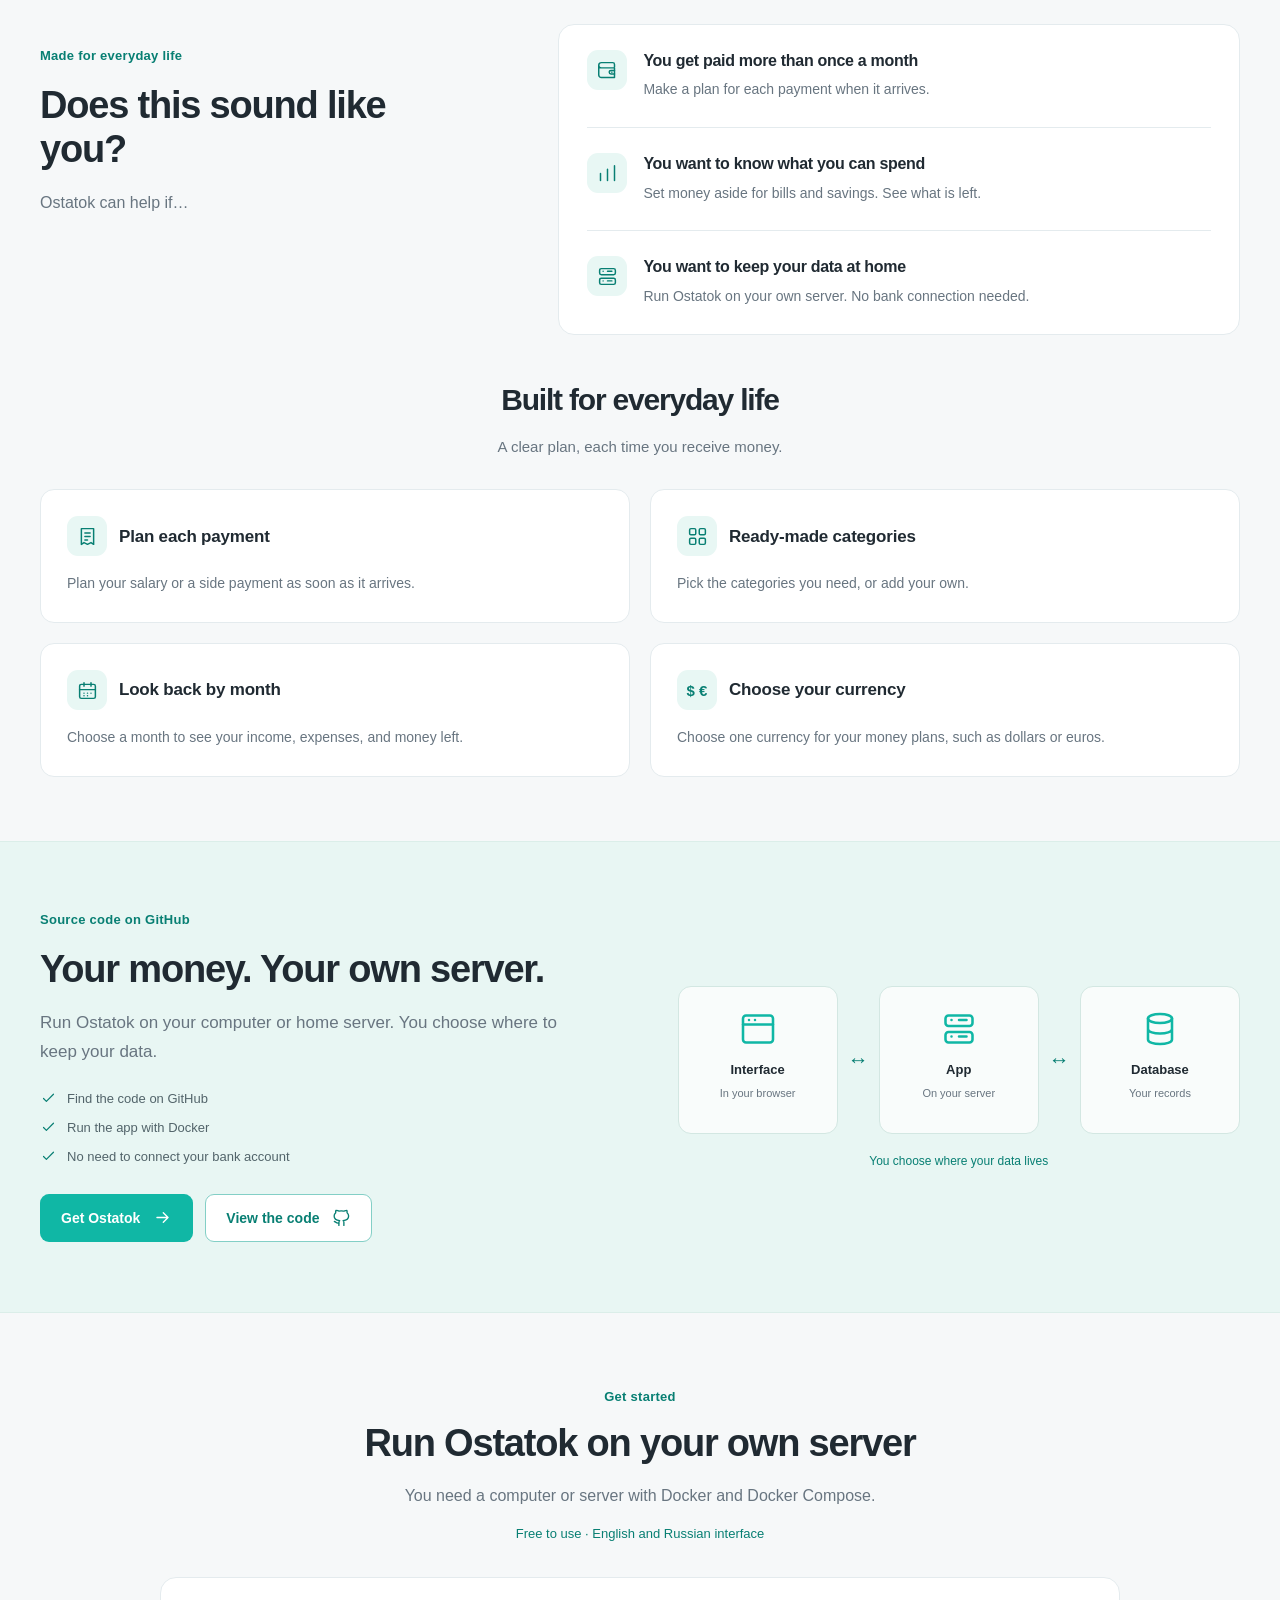
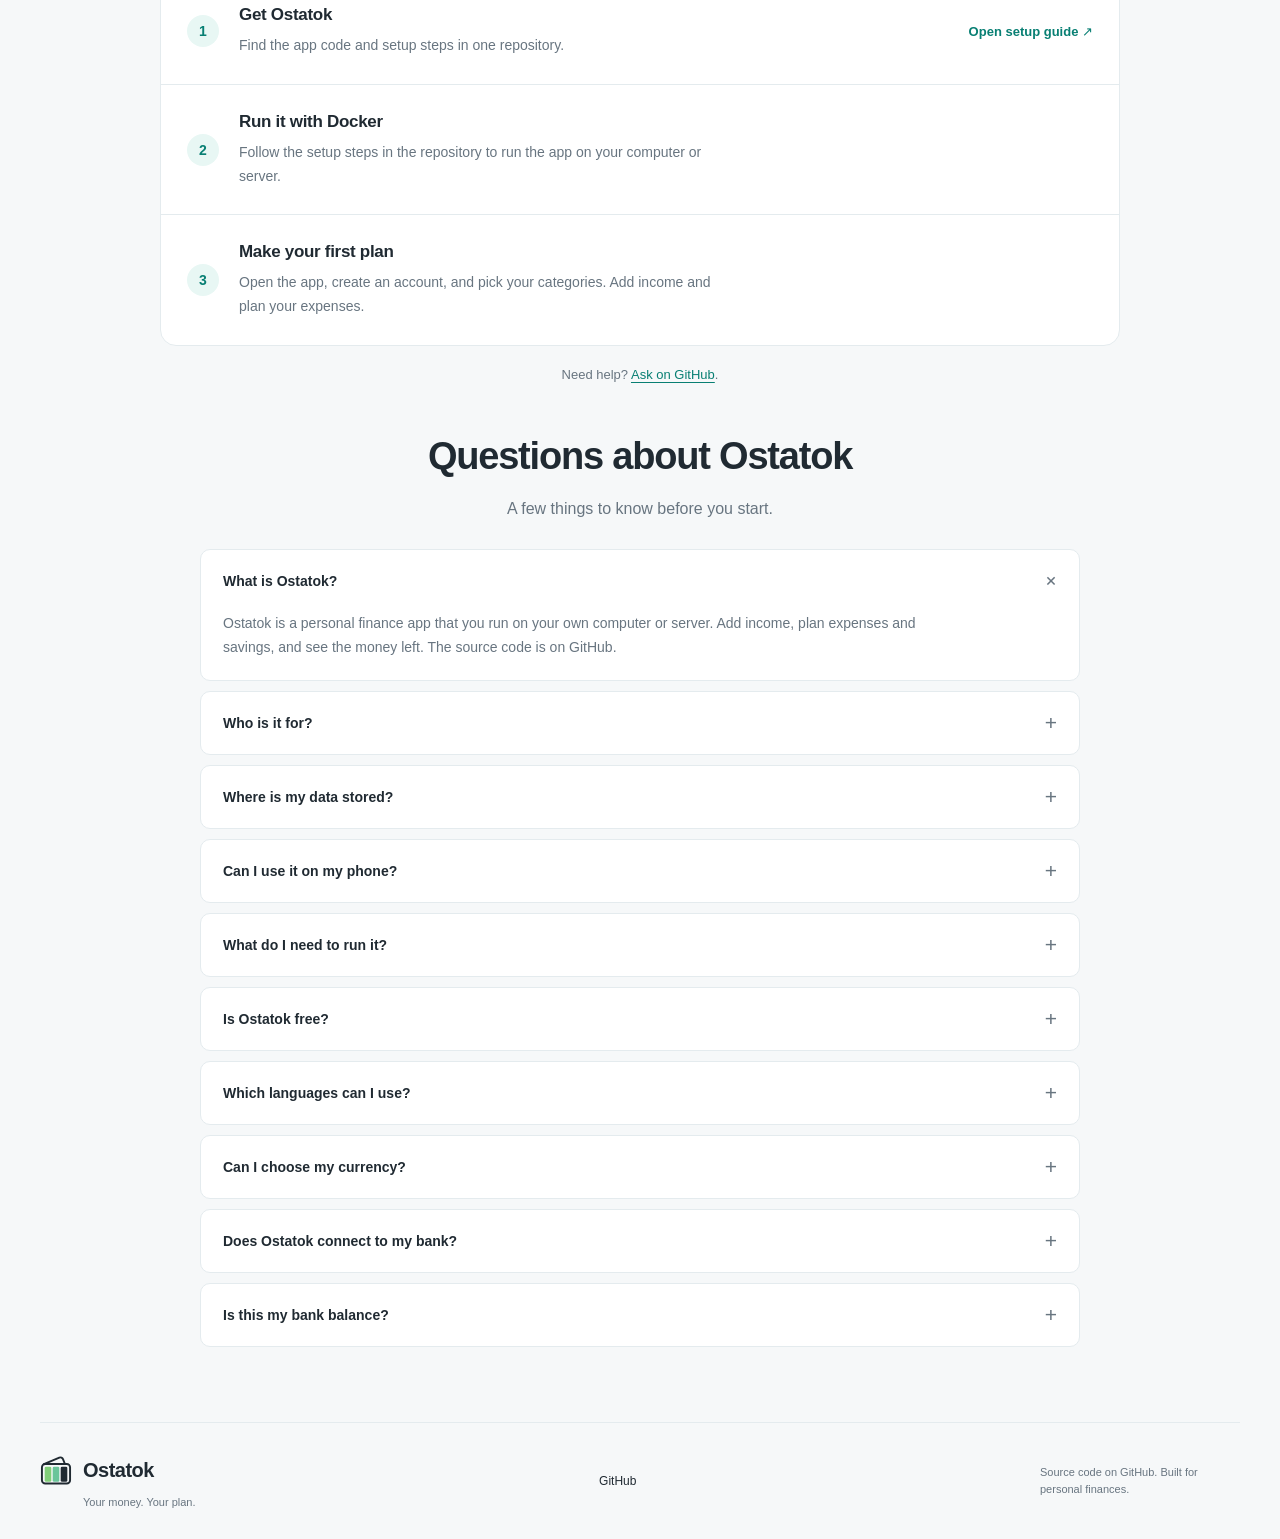
==== commit 631ba807: "feat: clarify Ostatok's value and target audience" ====
--- a/index.html
+++ b/index.html
@@ -66,7 +66,7 @@
   </header>
   <main id="main">
     <section class="hero wrap">
-      <div class="hero-copy"><h1>Know what you can spend.</h1><p class="lead">Ostatok is a free personal finance app. Plan bills and savings each time you get paid. See what is left.</p><div class="actions"><a class="button primary" href="#how">See how it works <svg class="icon" aria-hidden="true"><use href="#arrow"/></svg></a><a class="button secondary" href="#get-started">Get Ostatok</a></div><p class="hero-note"><span class="status-dot"></span>Your data stays on your server. No bank connection needed.</p></div>
+      <div class="hero-copy"><h1>Get paid. Make a plan. Know what is left.</h1><p class="lead">Ostatok is a free personal finance app. Plan each payment as it arrives and see how much you can still spend.</p><div class="actions"><a class="button primary" href="#how">See how it works <svg class="icon" aria-hidden="true"><use href="#arrow"/></svg></a><a class="button secondary" href="#get-started">Get Ostatok</a></div><p class="hero-note"><span class="status-dot"></span>Your data stays on your server. No bank connection needed.</p></div>
       <figure class="product-figure">
         <div class="product-window" role="img" aria-label="Example of the Ostatok home page">
           <div class="window-top"><i></i><i></i><i></i><span>ostatok</span></div>
@@ -84,17 +84,17 @@
         <div class="section-heading centered">
           <p class="eyebrow">How it works</p>
           <h2 id="plan-title">A plan for your next payment</h2>
-          <p>Plan what you need. See what is left.</p>
+          <p>Get paid in parts? Make a plan for each payment when it arrives.</p>
         </div>
         <div class="payment-example">
           <div class="example-income">
             <span class="icon-bubble teal"><svg class="icon" aria-hidden="true"><use href="#wallet"/></svg></span>
             <span class="example-label">Your income</span>
             <strong>$4,000</strong>
-            <span class="example-note">One payment. A clear plan.</span>
+            <span class="example-note">Add each payment with its amount and date.</span>
           </div>
           <div class="example-expenses">
-            <h3>Your plan</h3>
+            <h3>Your categories</h3><p class="example-detail">Choose categories and set an amount for each one.</p>
             <dl class="example-items">
               <div><dt><span class="example-dot example-housing" aria-hidden="true"></span>Housing</dt><dd>$1,400</dd></div>
               <div><dt><span class="example-dot example-food" aria-hidden="true"></span>Groceries</dt><dd>$600</dd></div>
@@ -106,10 +106,26 @@
           <div class="example-balance">
             <span class="example-label">Money left</span>
             <strong>$1,500</strong>
-            <p>Spend it on yourself or save it for later.</p>
+            <p>See what remains after your planned expenses and savings.</p>
           </div>
         </div>
-        <p class="example-caption">Sample plan in US dollars. Your amounts and categories can be different.</p>
+        <p class="example-caption">Got an advance? Plan it now. When your salary arrives, make a new plan for that payment. The numbers above are an example.</p>
+      </div>
+    </section>
+    <section class="section audience-section" aria-labelledby="audience-title">
+      <div class="wrap audience-layout">
+        <div class="audience-intro">
+          <p class="eyebrow">Made for everyday life</p>
+          <h2 id="audience-title">Does this sound like you?</h2>
+          <p>Ostatok can help if…</p>
+        </div>
+        <div class="audience-card">
+          <ul class="audience-list">
+            <li><span class="audience-icon"><svg class="icon" aria-hidden="true"><use href="#wallet"/></svg></span><div><h3>You get paid more than once a month</h3><p>Make a plan for each payment when it arrives.</p></div></li>
+            <li><span class="audience-icon"><svg class="icon" aria-hidden="true"><use href="#chart"/></svg></span><div><h3>You want to know what you can spend</h3><p>Set money aside for bills and savings. See what is left.</p></div></li>
+            <li><span class="audience-icon"><svg class="icon" aria-hidden="true"><use href="#server"/></svg></span><div><h3>You want to keep your data at home</h3><p>Run Ostatok on your own server. No bank connection needed.</p></div></li>
+          </ul>
+        </div>
       </div>
     </section>
     <section id="features" class="section wrap features-section" aria-labelledby="features-title">
--- a/assets/styles.css
+++ b/assets/styles.css
@@ -1803,4 +1803,27 @@
   color: var(--accent);
   text-decoration: underline;
   text-underline-offset: 3px;
-}+}
+
+.example-detail { color:var(--muted);font-size:12px;line-height:1.6;margin:-10px 0 18px; }
+
+/* Audience */
+.audience-section { background:#f6f8f9; }
+.audience-layout { display:grid;grid-template-columns:minmax(0,.8fr) minmax(0,1.2fr);gap:64px;align-items:start; }
+.audience-intro { padding-top:24px; }
+.audience-intro h2 { max-width:360px; }
+.audience-intro>p:not(.eyebrow) { color:var(--muted);font-size:16px;line-height:1.7; }
+.audience-card { background:#fff;border:1px solid var(--border);border-radius:16px;overflow:hidden; }
+.audience-list { list-style:none;margin:0;padding:0 28px; }
+.audience-list li { display:flex;gap:16px;align-items:flex-start;padding:25px 0;border-bottom:1px solid var(--border); }
+.audience-list li:last-child { border-bottom:0; }
+.audience-icon { display:flex;align-items:center;justify-content:center;flex-shrink:0;width:40px;height:40px;border-radius:11px;background:var(--soft);color:var(--accent); }
+.audience-icon .icon { width:21px;height:21px; }
+.audience-list h3 { margin:0 0 6px;font-size:16px;line-height:1.4; }
+.audience-list p { margin:0;color:var(--muted);font-size:14px;line-height:1.7; }
+@media(max-width:800px) { .audience-layout { grid-template-columns:1fr;gap:22px; } .audience-intro { padding-top:0; } .audience-intro h2 { max-width:none; } .audience-intro>p:not(.eyebrow) { margin-bottom:0; } }
+@media(max-width:520px) { .audience-list { padding:0 20px; } .audience-list li { gap:13px;padding:20px 0; } }
+
+/* Keep the audience and features sections visually connected. */
+.audience-section { padding-bottom:24px; }
+.audience-section + .features-section { padding-top:24px; }
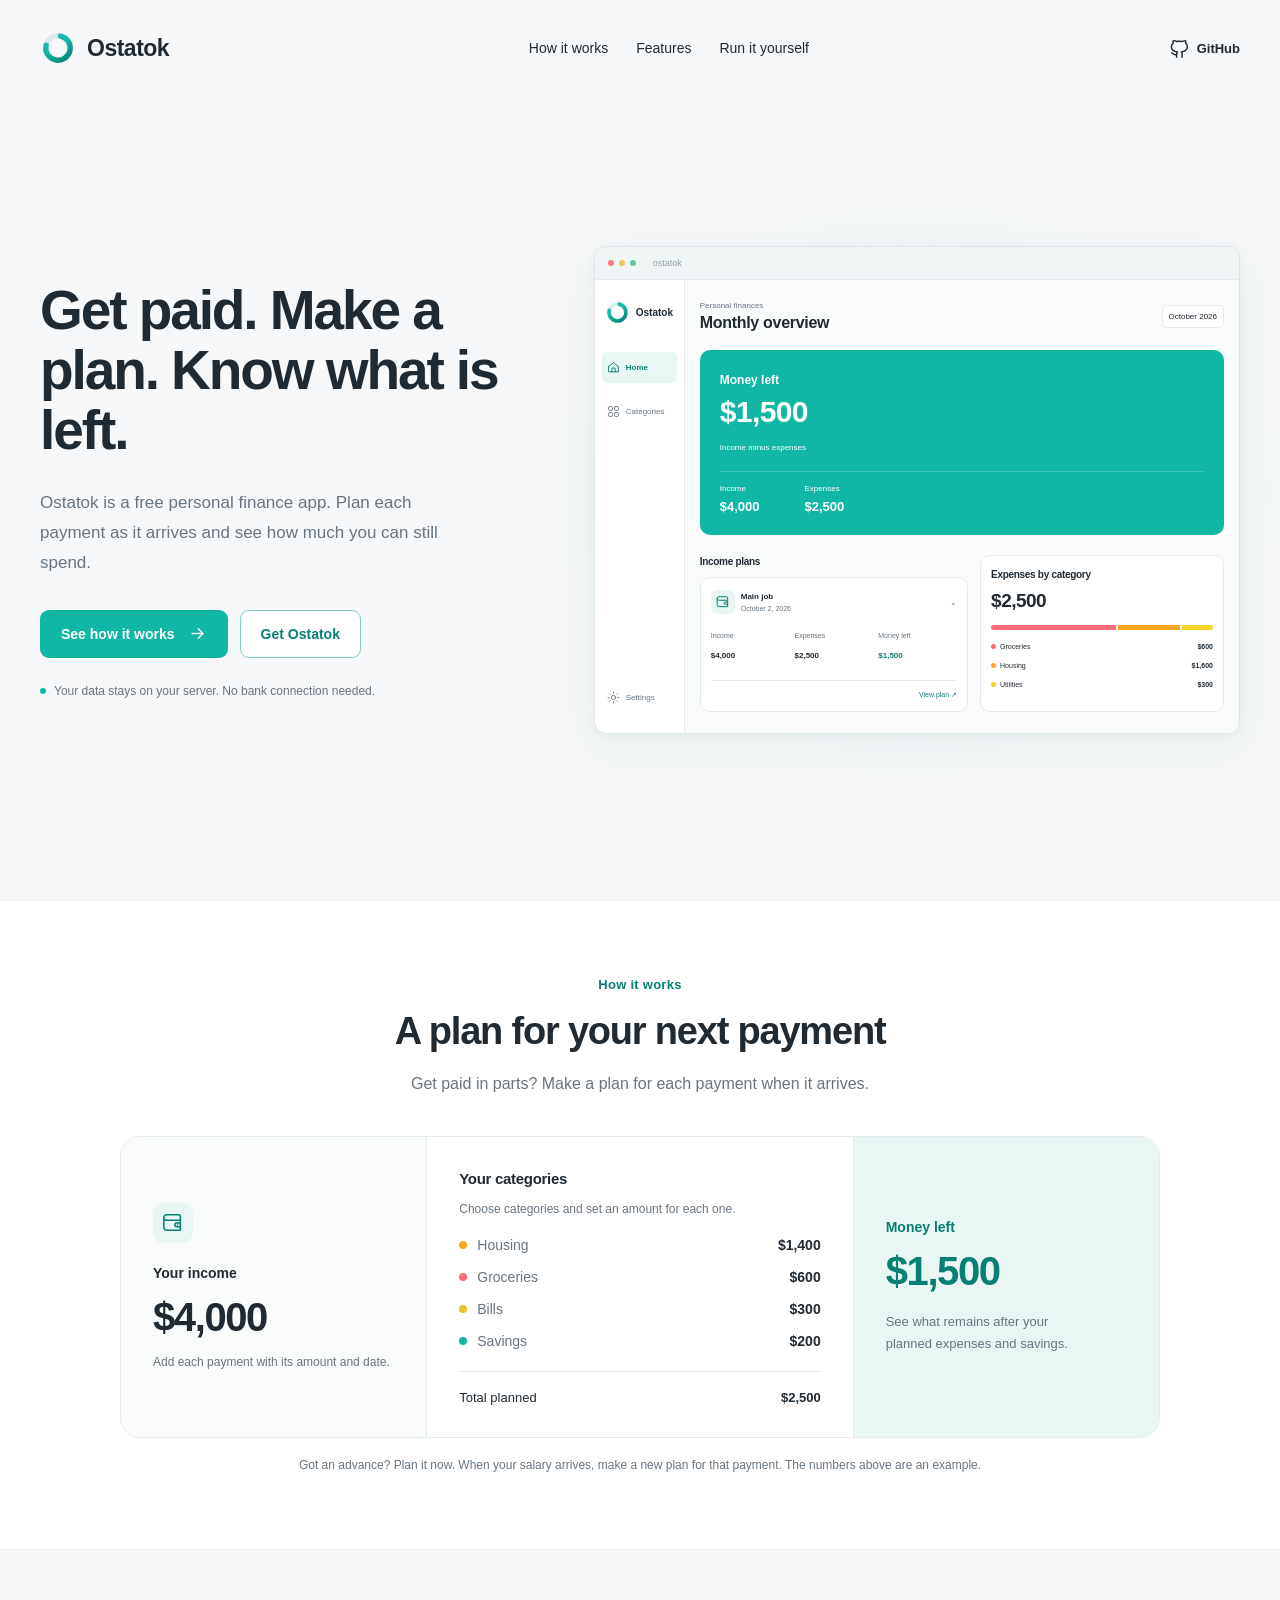
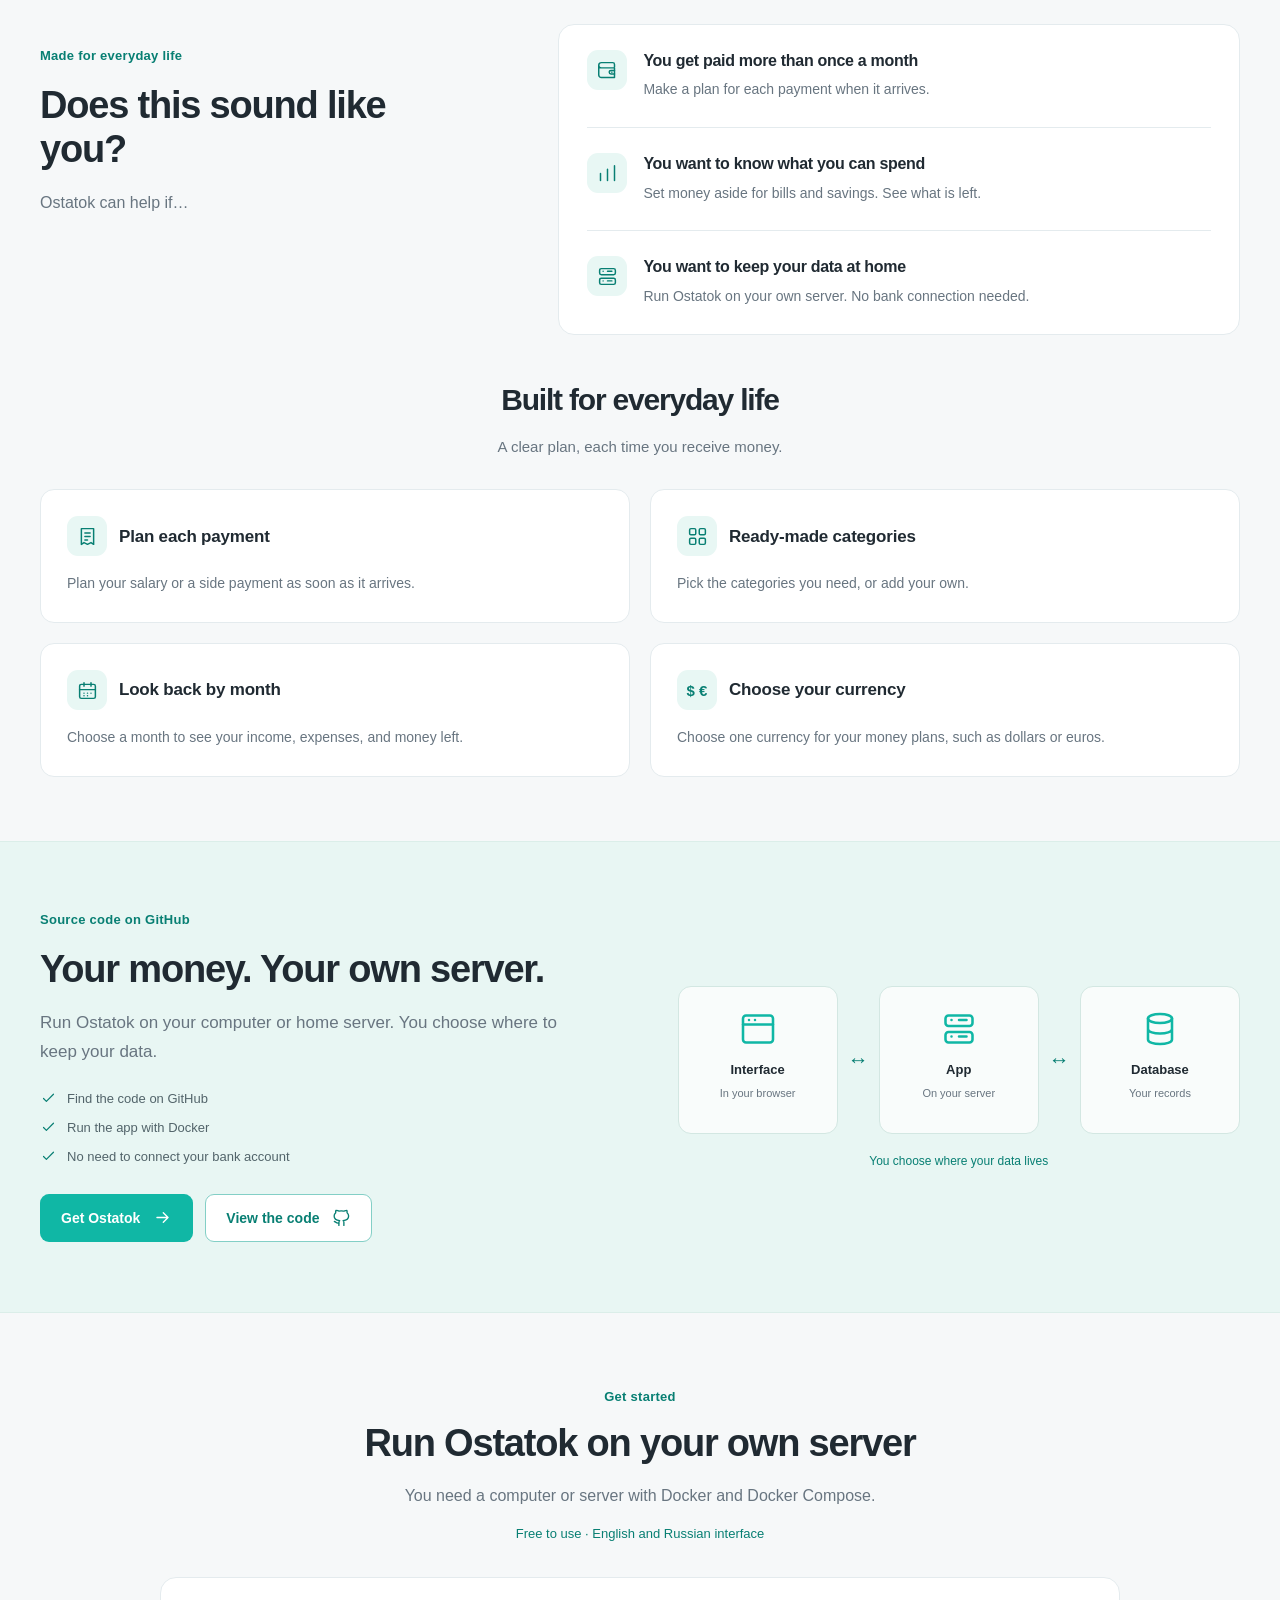
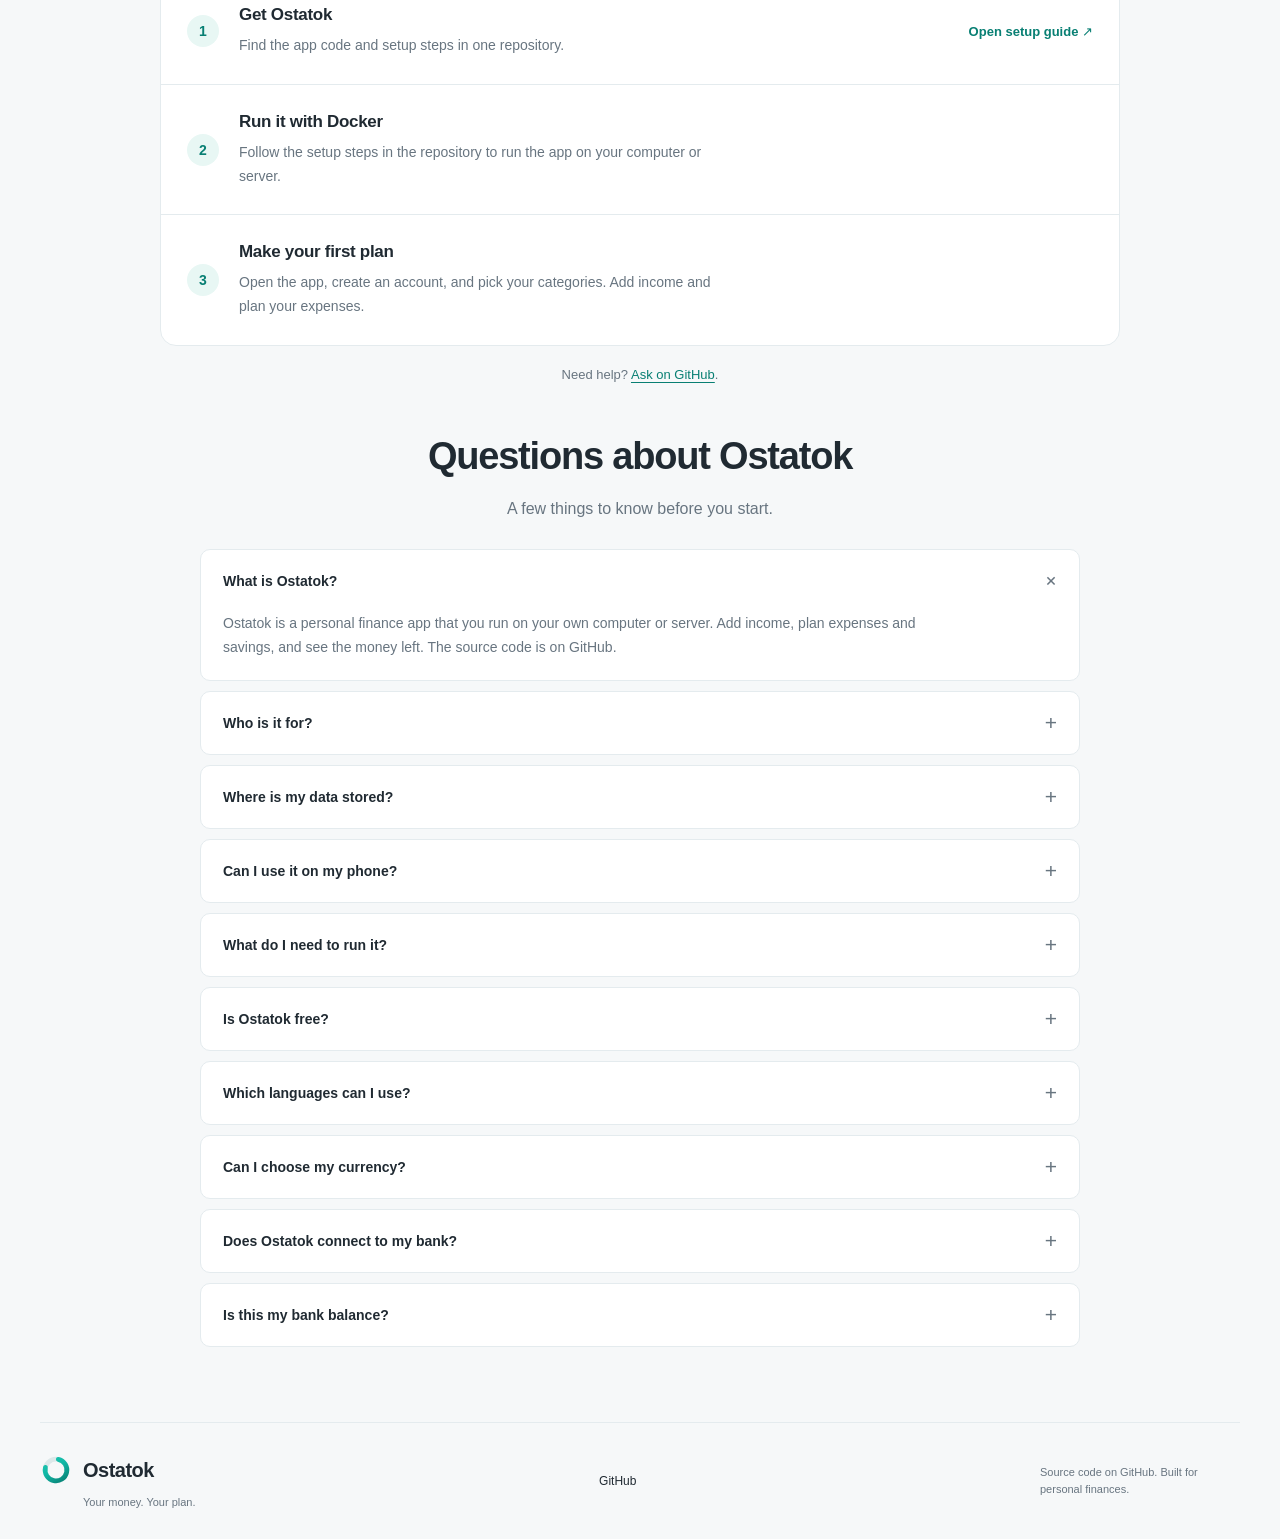
==== commit 59bbb700: "feat: update landing logo and favicon" ====
--- a/index.html
+++ b/index.html
@@ -35,7 +35,9 @@
   }
 }
   </script>
-  <link rel="icon" type="image/svg+xml" href="assets/logo.svg">
+  <link rel="icon" type="image/svg+xml" href="assets/logo.svg?v=2">
+  <link rel="alternate icon" href="assets/favicon.ico?v=2">
+  <link rel="apple-touch-icon" href="assets/apple-touch-icon.png?v=2">
   <link rel="stylesheet" href="assets/styles.css">
 </head>
 <body>
@@ -60,7 +62,7 @@
     </defs>
   </svg>
   <header class="site-header wrap">
-    <a class="brand" href="index.html" aria-label="Ostatok"><img src="assets/logo.svg" width="36" height="36" alt=""><span>Ostatok</span></a>
+    <a class="brand" href="index.html" aria-label="Ostatok"><img src="assets/logo.svg?v=2" width="36" height="36" alt=""><span>Ostatok</span></a>
     <nav aria-label="Main navigation"><a href="#how">How it works</a><a href="#features">Features</a><a href="#selfhost">Run it yourself</a></nav>
     <div class="header-actions"><a class="github-link" href="https://github.com/ostatok-app/ostatok" target="_blank" rel="noopener noreferrer"><svg class="icon" aria-hidden="true"><use href="#github"/></svg><span>GitHub</span></a></div>
   </header>
@@ -70,7 +72,7 @@
       <figure class="product-figure">
         <div class="product-window" role="img" aria-label="Example of the Ostatok home page">
           <div class="window-top"><i></i><i></i><i></i><span>ostatok</span></div>
-          <div class="product-body"><aside class="product-nav"><img src="assets/logo.svg" alt="" width="25" height="25"><div class="selected"><svg class="icon"><use href="#home"/></svg>Home</div><div><svg class="icon"><use href="#grid"/></svg>Categories</div><div class="nav-settings"><svg class="icon"><use href="#sun"/></svg>Settings</div></aside>
+          <div class="product-body"><aside class="product-nav"><div class="product-brand"><img src="assets/logo.svg?v=2" alt="" width="25" height="25"><span>Ostatok</span></div><div class="selected"><svg class="icon"><use href="#home"/></svg>Home</div><div><svg class="icon"><use href="#grid"/></svg>Categories</div><div class="nav-settings"><svg class="icon"><use href="#sun"/></svg>Settings</div></aside>
             <div class="product-main"><div class="product-heading"><div><small>Personal finances</small><strong>Monthly overview</strong></div><span class="month">October 2026</span></div>
               <div class="balance-banner"><div><span>Money left</span><strong>$1,500</strong><small>Income minus expenses</small></div><div class="banner-stats"><div><small>Income</small><b>$4,000</b></div><div><small>Expenses</small><b>$2,500</b></div></div></div>
               <div class="preview-columns"><div><h3>Income plans</h3><div class="preview-card"><div class="payment-name"><span class="icon-bubble teal"><svg class="icon"><use href="#wallet"/></svg></span><div><b>Main job</b><small>October 2, 2026</small></div><span class="chevron">⌄</span></div><div class="payment-stats"><div><small>Income</small><b>$4,000</b></div><div><small>Expenses</small><b>$2,500</b></div><div><small>Money left</small><b class="teal-text">$1,500</b></div></div><span class="preview-link">View plan ↗</span></div></div>
@@ -182,6 +184,6 @@
       </div>
     </section>
   </main>
-  <footer class="site-footer wrap"><div><a class="brand" href="index.html"><img src="assets/logo.svg" width="32" height="32" alt=""><span>Ostatok</span></a><p>Your money. Your plan.</p></div><div class="footer-links"><a href="https://github.com/ostatok-app/ostatok" target="_blank" rel="noopener noreferrer">GitHub</a></div><small>Source code on GitHub. Built for personal finances.</small></footer>
+  <footer class="site-footer wrap"><div><a class="brand" href="index.html"><img src="assets/logo.svg?v=2" width="32" height="32" alt=""><span>Ostatok</span></a><p>Your money. Your plan.</p></div><div class="footer-links"><a href="https://github.com/ostatok-app/ostatok" target="_blank" rel="noopener noreferrer">GitHub</a></div><small>Source code on GitHub. Built for personal finances.</small></footer>
 </body>
 </html>
--- a/assets/styles.css
+++ b/assets/styles.css
@@ -1827,3 +1827,6 @@
 /* Keep the audience and features sections visually connected. */
 .audience-section { padding-bottom:24px; }
 .audience-section + .features-section { padding-top:24px; }
+
+.product-nav>.product-brand { display:flex;align-items:center;gap:6px;padding:0 3px;margin:0 0 14px;color:#202a32;font-size:10px;font-weight:700;white-space:nowrap; }
+.product-brand img { flex-shrink:0; }
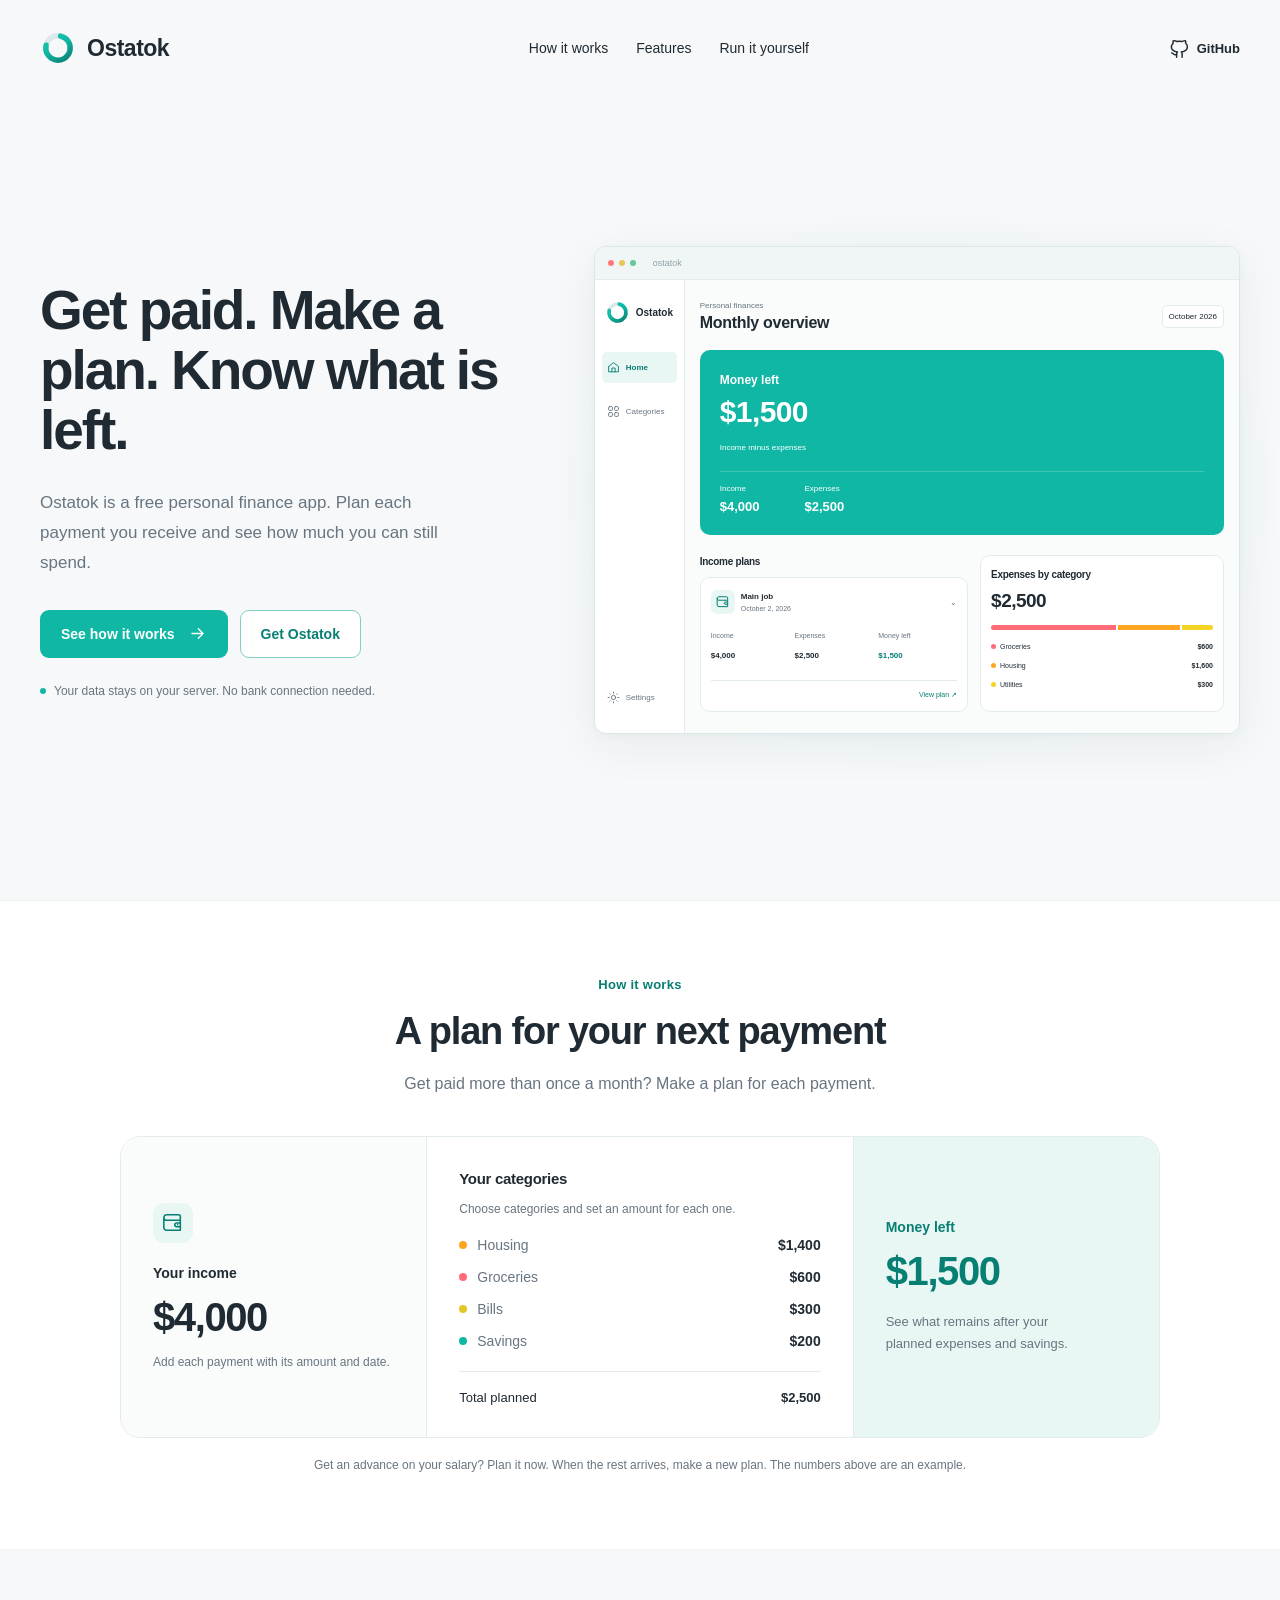
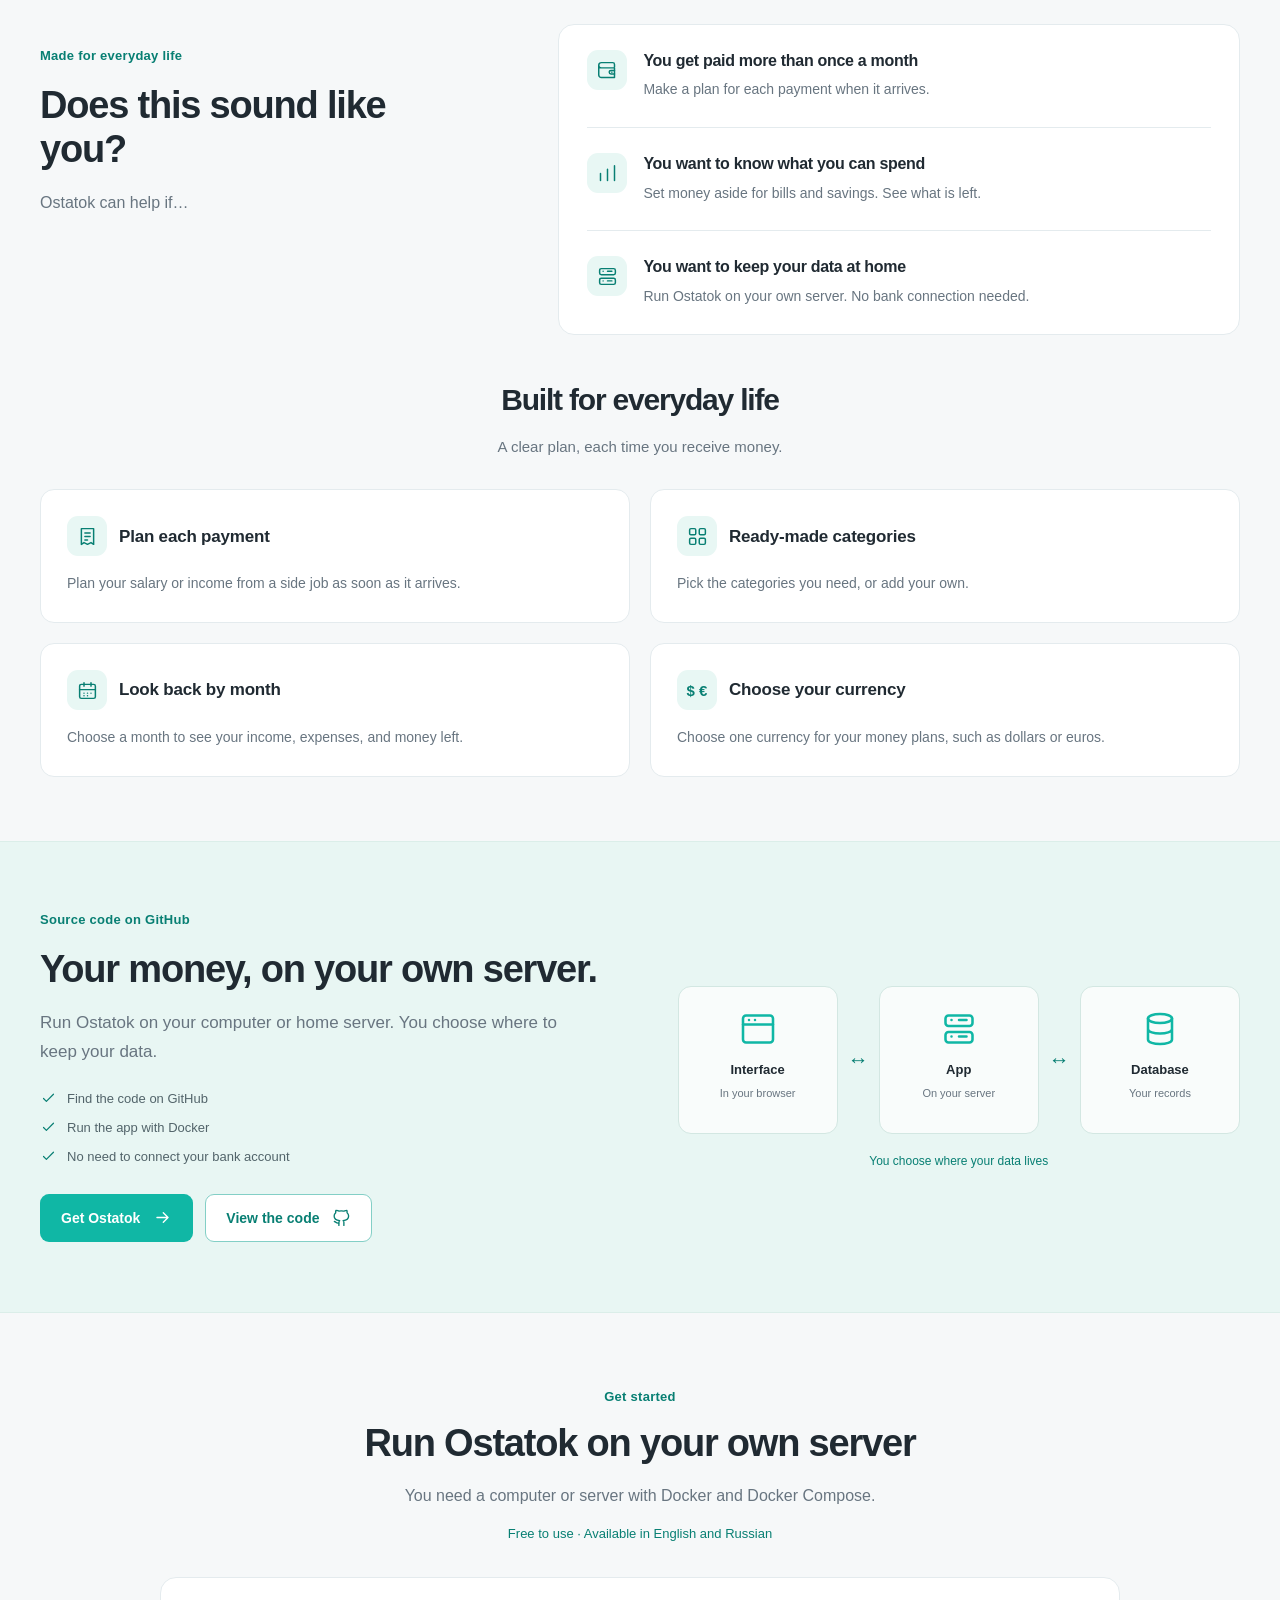
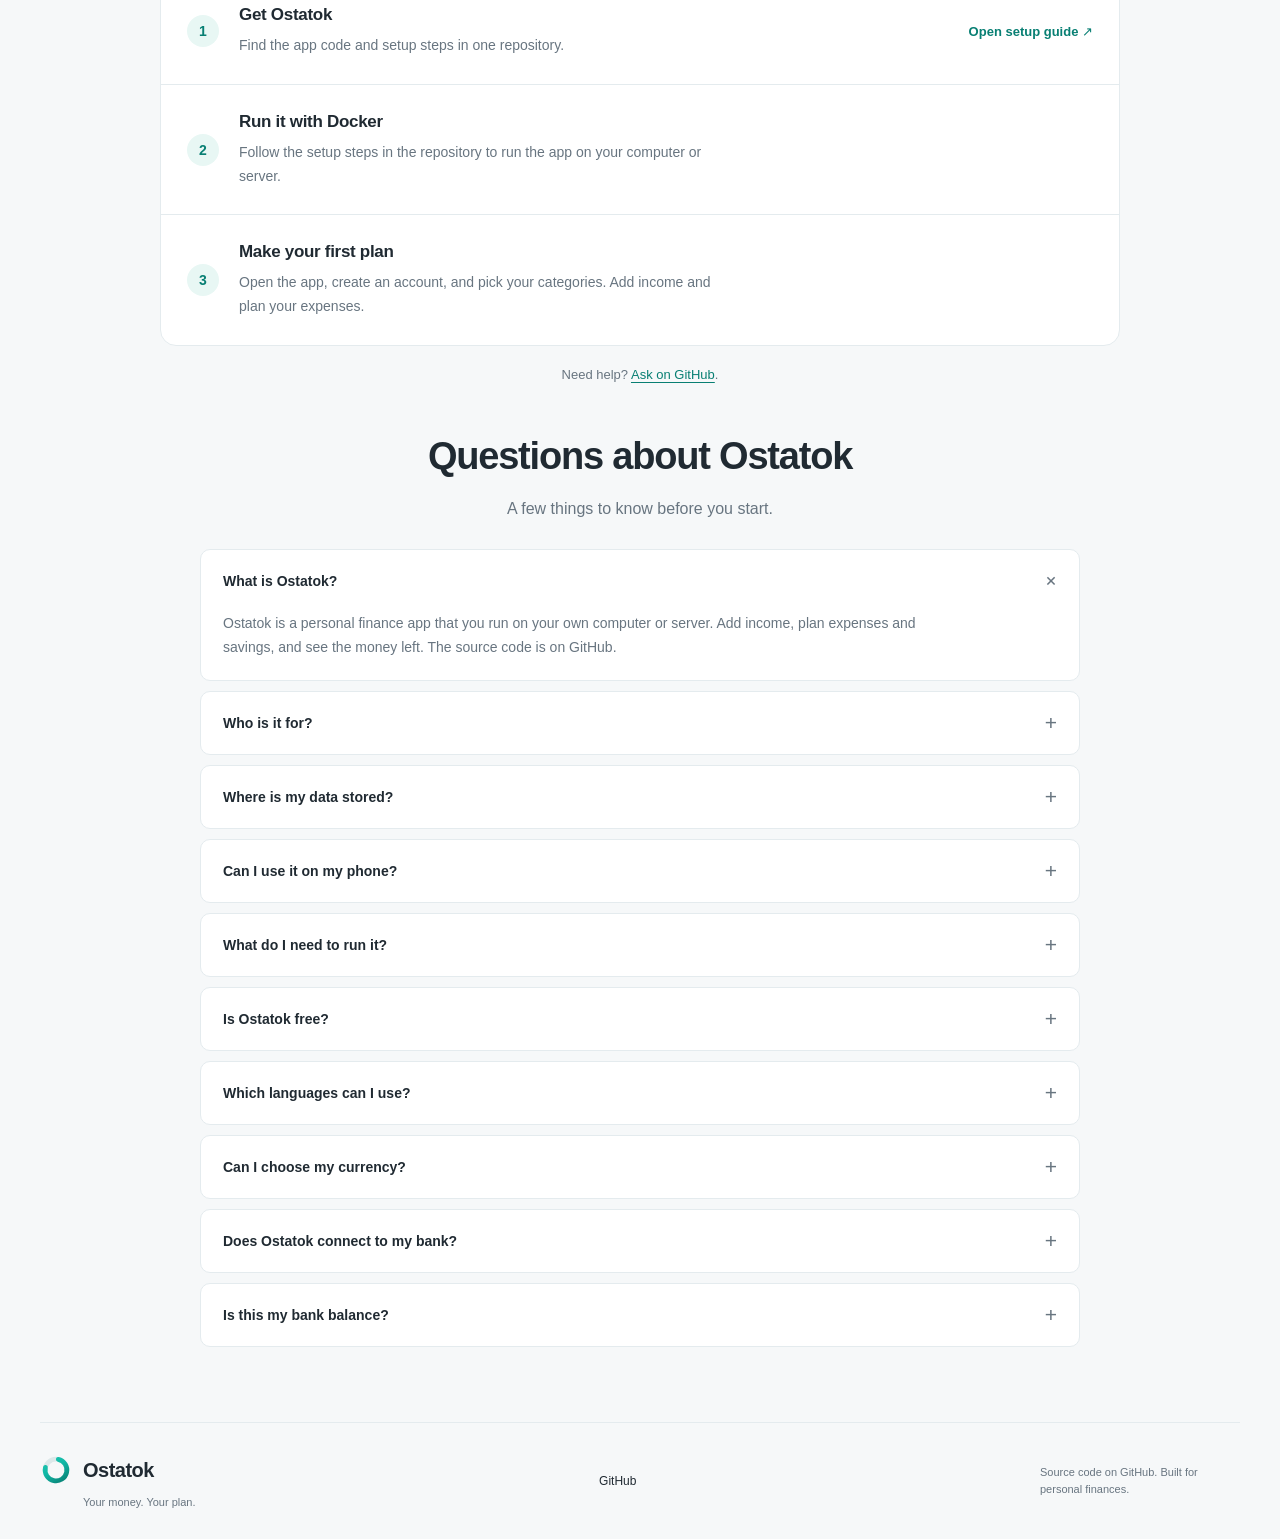
==== commit cf43b055: "fix: improve English copy on landing page" ====
--- a/index.html
+++ b/index.html
@@ -68,7 +68,7 @@
   </header>
   <main id="main">
     <section class="hero wrap">
-      <div class="hero-copy"><h1>Get paid. Make a plan. Know what is left.</h1><p class="lead">Ostatok is a free personal finance app. Plan each payment as it arrives and see how much you can still spend.</p><div class="actions"><a class="button primary" href="#how">See how it works <svg class="icon" aria-hidden="true"><use href="#arrow"/></svg></a><a class="button secondary" href="#get-started">Get Ostatok</a></div><p class="hero-note"><span class="status-dot"></span>Your data stays on your server. No bank connection needed.</p></div>
+      <div class="hero-copy"><h1>Get paid. Make a plan. Know what is left.</h1><p class="lead">Ostatok is a free personal finance app. Plan each payment you receive and see how much you can still spend.</p><div class="actions"><a class="button primary" href="#how">See how it works <svg class="icon" aria-hidden="true"><use href="#arrow"/></svg></a><a class="button secondary" href="#get-started">Get Ostatok</a></div><p class="hero-note"><span class="status-dot"></span>Your data stays on your server. No bank connection needed.</p></div>
       <figure class="product-figure">
         <div class="product-window" role="img" aria-label="Example of the Ostatok home page">
           <div class="window-top"><i></i><i></i><i></i><span>ostatok</span></div>
@@ -86,7 +86,7 @@
         <div class="section-heading centered">
           <p class="eyebrow">How it works</p>
           <h2 id="plan-title">A plan for your next payment</h2>
-          <p>Get paid in parts? Make a plan for each payment when it arrives.</p>
+          <p>Get paid more than once a month? Make a plan for each payment.</p>
         </div>
         <div class="payment-example">
           <div class="example-income">
@@ -111,7 +111,7 @@
             <p>See what remains after your planned expenses and savings.</p>
           </div>
         </div>
-        <p class="example-caption">Got an advance? Plan it now. When your salary arrives, make a new plan for that payment. The numbers above are an example.</p>
+        <p class="example-caption">Get an advance on your salary? Plan it now. When the rest arrives, make a new plan. The numbers above are an example.</p>
       </div>
     </section>
     <section class="section audience-section" aria-labelledby="audience-title">
@@ -138,7 +138,7 @@
       <div class="features-grid">
         <article class="feature-card">
           <div class="feature-heading"><span class="feature-symbol"><svg class="icon" aria-hidden="true"><use href="#receipt"/></svg></span><h3>Plan each payment</h3></div>
-          <p>Plan your salary or a side payment as soon as it arrives.</p>
+          <p>Plan your salary or income from a side job as soon as it arrives.</p>
         </article>
         <article class="feature-card">
           <div class="feature-heading"><span class="feature-symbol"><svg class="icon" aria-hidden="true"><use href="#grid"/></svg></span><h3>Ready-made categories</h3></div>
@@ -154,12 +154,12 @@
         </article>
       </div>
     </section>
-    <section id="selfhost" class="host-section"><div class="wrap host-inner"><div><p class="eyebrow">Source code on GitHub</p><h2>Your money. Your own server.</h2><p class="lead">Run Ostatok on your computer or home server. You choose where to keep your data.</p><ul class="host-points"><li><svg class="icon" aria-hidden="true"><use href="#check"/></svg>Find the code on GitHub</li><li><svg class="icon" aria-hidden="true"><use href="#check"/></svg>Run the app with Docker</li><li><svg class="icon" aria-hidden="true"><use href="#check"/></svg>No need to connect your bank account</li></ul><div class="actions"><a class="button primary" href="#get-started">Get Ostatok <svg class="icon" aria-hidden="true"><use href="#arrow"/></svg></a><a class="button secondary" href="https://github.com/ostatok-app/ostatok" target="_blank" rel="noopener noreferrer">View the code <svg class="icon" aria-hidden="true"><use href="#github"/></svg></a></div></div><div class="hosting-visual"><div class="host-diagram"><div><svg class="icon"><use href="#browser"/></svg><b>Interface</b><span>In your browser</span></div><span class="connector">↔</span><div><svg class="icon"><use href="#server"/></svg><b>App</b><span>On your server</span></div><span class="connector">↔</span><div><svg class="icon"><use href="#database"/></svg><b>Database</b><span>Your records</span></div></div><p>You choose where your data lives</p></div></div></section>
+    <section id="selfhost" class="host-section"><div class="wrap host-inner"><div><p class="eyebrow">Source code on GitHub</p><h2>Your money, on your own server.</h2><p class="lead">Run Ostatok on your computer or home server. You choose where to keep your data.</p><ul class="host-points"><li><svg class="icon" aria-hidden="true"><use href="#check"/></svg>Find the code on GitHub</li><li><svg class="icon" aria-hidden="true"><use href="#check"/></svg>Run the app with Docker</li><li><svg class="icon" aria-hidden="true"><use href="#check"/></svg>No need to connect your bank account</li></ul><div class="actions"><a class="button primary" href="#get-started">Get Ostatok <svg class="icon" aria-hidden="true"><use href="#arrow"/></svg></a><a class="button secondary" href="https://github.com/ostatok-app/ostatok" target="_blank" rel="noopener noreferrer">View the code <svg class="icon" aria-hidden="true"><use href="#github"/></svg></a></div></div><div class="hosting-visual"><div class="host-diagram"><div><svg class="icon"><use href="#browser"/></svg><b>Interface</b><span>In your browser</span></div><span class="connector">↔</span><div><svg class="icon"><use href="#server"/></svg><b>App</b><span>On your server</span></div><span class="connector">↔</span><div><svg class="icon"><use href="#database"/></svg><b>Database</b><span>Your records</span></div></div><p>You choose where your data lives</p></div></div></section>
     <section id="get-started" class="section wrap setup-section" aria-labelledby="setup-title">
       <div class="section-heading centered">
         <p class="eyebrow">Get started</p>
         <h2 id="setup-title">Run Ostatok on your own server</h2>
-        <p>You need a computer or server with Docker and Docker Compose.</p><p class="setup-facts">Free to use · English and Russian interface</p>
+        <p>You need a computer or server with Docker and Docker Compose.</p><p class="setup-facts">Free to use · Available in English and Russian</p>
       </div>
       <ol class="setup-list">
         <li><div><h3>Get Ostatok</h3><p>Find the app code and setup steps in one repository.</p></div><a class="setup-link" href="https://github.com/ostatok-app/ostatok#readme" target="_blank" rel="noopener noreferrer">Open setup guide <span aria-hidden="true">↗</span></a></li>
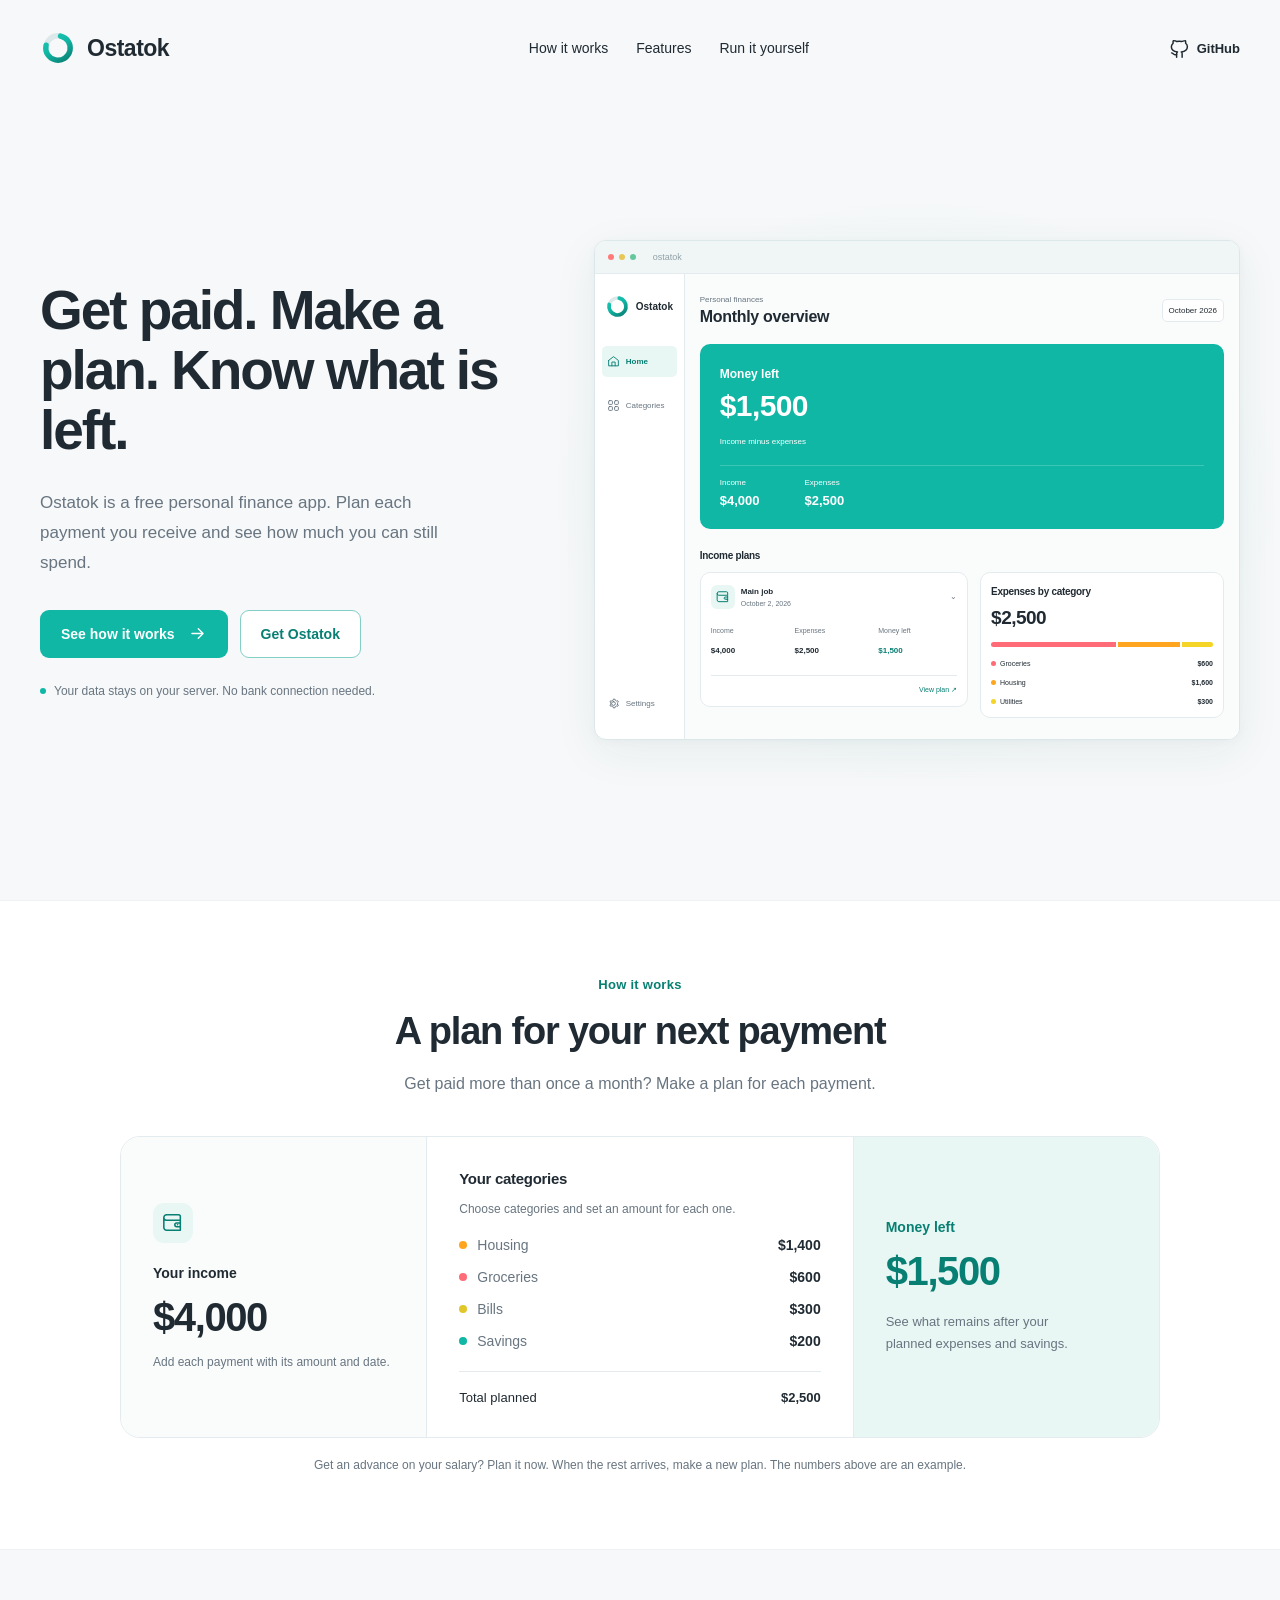
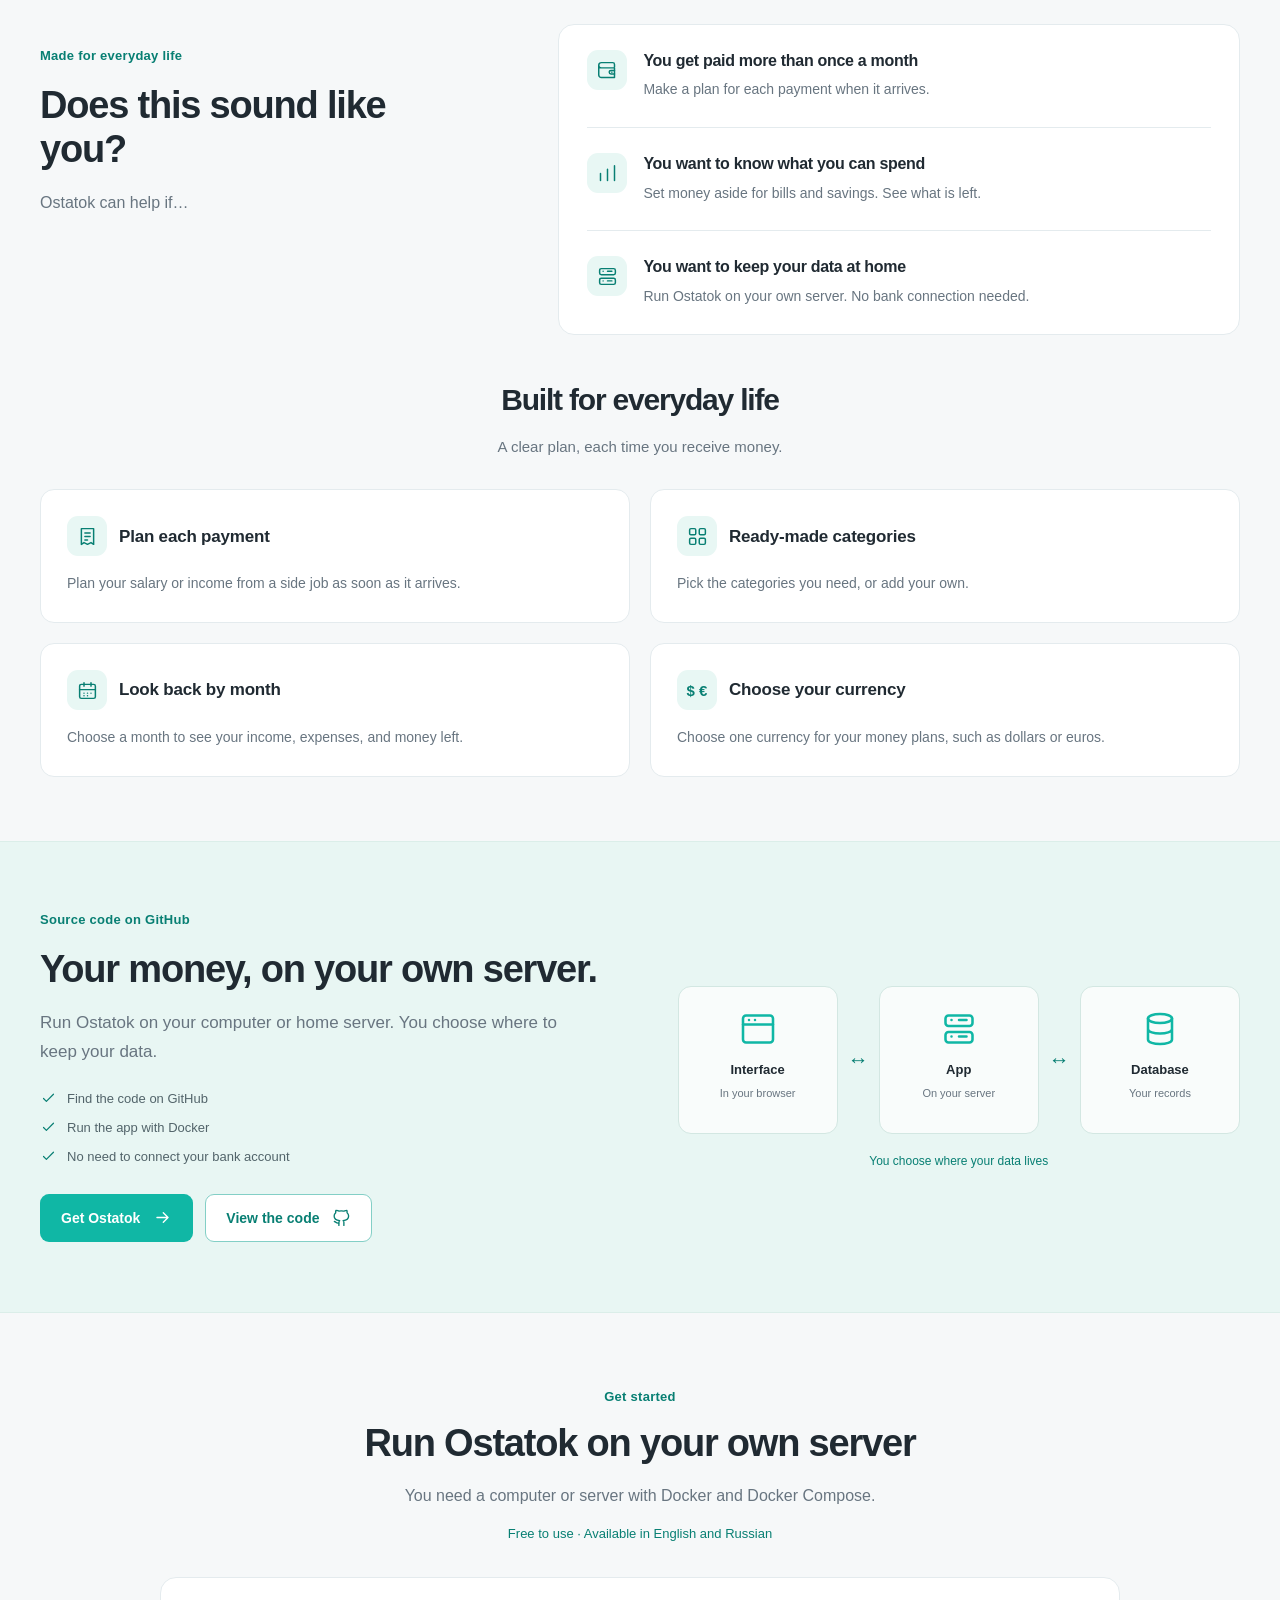
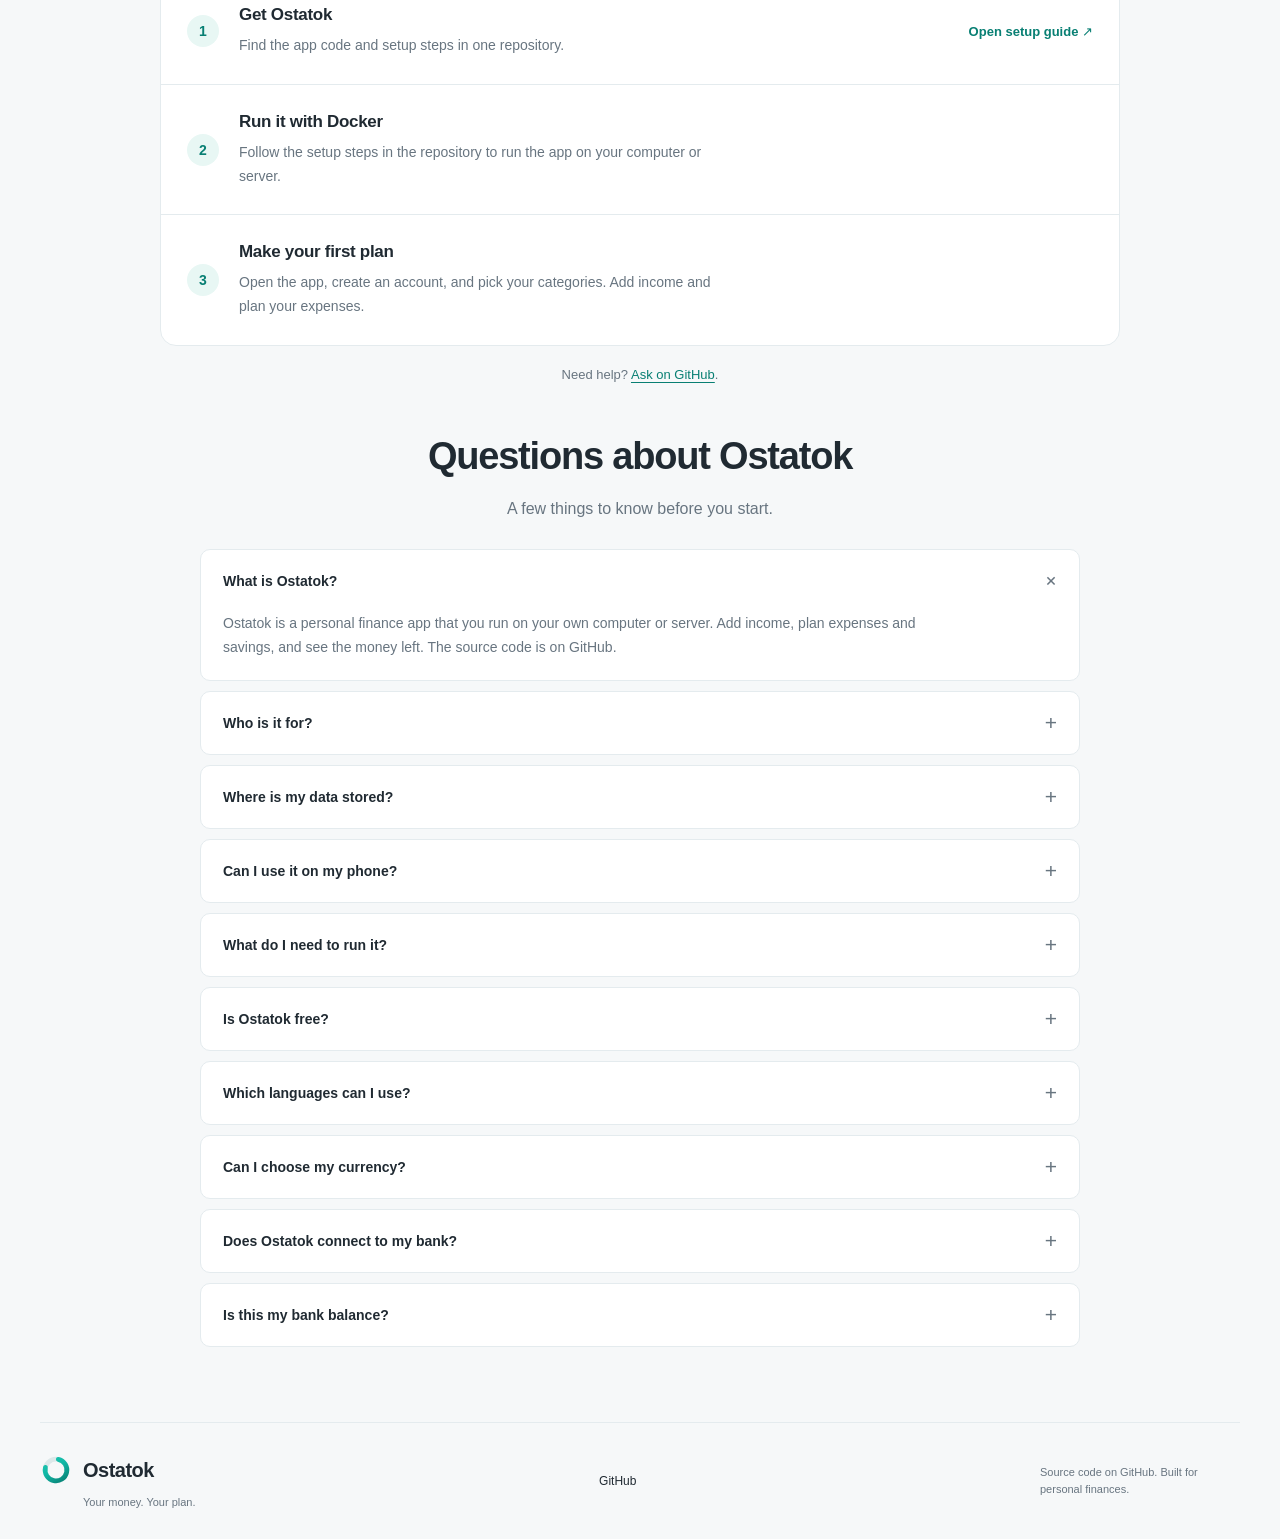
==== commit 6885f05a: "fix: polish dashboard preview on landing page" ====
--- a/index.html
+++ b/index.html
@@ -59,6 +59,7 @@
       <symbol id="github" viewBox="0 0 24 24"><path d="M9 19c-4 1-4-2-6-2m12 5v-4c0-1-.3-2-1-2 4-.5 7-2 7-6 0-2-.7-3-2-4 .2-1 .2-2-.3-3-2 0-3 1-4 1a13 13 0 0 0-6 0C8 3 6 3 5 3c-.5 1-.5 2-.3 3-1 1-2 2-2 4 0 4 3 5.5 7 6-.7.5-1 1.3-1 2v4"/></symbol>
       <symbol id="reset" viewBox="0 0 24 24"><path d="M3 10a9 9 0 1 1 2 8M3 3v7h7"/></symbol>
       <symbol id="calendar" viewBox="0 0 24 24"><rect x="3" y="5" width="18" height="16" rx="2"/><path d="M16 3v4M8 3v4M3 11h18M8 15h.01M12 15h.01M16 15h.01M8 18h.01M12 18h.01"/></symbol>
+      <symbol id="settings" viewBox="0 0 24 24"><path d="M12 8.5a3.5 3.5 0 1 0 0 7 3.5 3.5 0 0 0 0-7Z"/><path d="M19.4 13.5a7.8 7.8 0 0 0 0-3l1.6-1.2-1.5-2.6-1.9.8a7.8 7.8 0 0 0-2.6-1.5l-.3-2h-3l-.3 2a7.8 7.8 0 0 0-2.6 1.5l-1.9-.8-1.5 2.6 1.6 1.2a7.8 7.8 0 0 0 0 3l-1.6 1.2 1.5 2.6 1.9-.8a7.8 7.8 0 0 0 2.6 1.5l.3 2h3l.3-2a7.8 7.8 0 0 0 2.6-1.5l1.9.8 1.5-2.6-1.6-1.2Z"/></symbol>
     </defs>
   </svg>
   <header class="site-header wrap">
@@ -72,10 +73,10 @@
       <figure class="product-figure">
         <div class="product-window" role="img" aria-label="Example of the Ostatok home page">
           <div class="window-top"><i></i><i></i><i></i><span>ostatok</span></div>
-          <div class="product-body"><aside class="product-nav"><div class="product-brand"><img src="assets/logo.svg?v=2" alt="" width="25" height="25"><span>Ostatok</span></div><div class="selected"><svg class="icon"><use href="#home"/></svg>Home</div><div><svg class="icon"><use href="#grid"/></svg>Categories</div><div class="nav-settings"><svg class="icon"><use href="#sun"/></svg>Settings</div></aside>
+          <div class="product-body"><aside class="product-nav"><div class="product-brand"><img src="assets/logo.svg?v=2" alt="" width="25" height="25"><span>Ostatok</span></div><div class="selected"><svg class="icon"><use href="#home"/></svg>Home</div><div><svg class="icon"><use href="#grid"/></svg>Categories</div><div class="nav-settings"><svg class="icon" aria-hidden="true"><use href="#settings"/></svg>Settings</div></aside>
             <div class="product-main"><div class="product-heading"><div><small>Personal finances</small><strong>Monthly overview</strong></div><span class="month">October 2026</span></div>
               <div class="balance-banner"><div><span>Money left</span><strong>$1,500</strong><small>Income minus expenses</small></div><div class="banner-stats"><div><small>Income</small><b>$4,000</b></div><div><small>Expenses</small><b>$2,500</b></div></div></div>
-              <div class="preview-columns"><div><h3>Income plans</h3><div class="preview-card"><div class="payment-name"><span class="icon-bubble teal"><svg class="icon"><use href="#wallet"/></svg></span><div><b>Main job</b><small>October 2, 2026</small></div><span class="chevron">⌄</span></div><div class="payment-stats"><div><small>Income</small><b>$4,000</b></div><div><small>Expenses</small><b>$2,500</b></div><div><small>Money left</small><b class="teal-text">$1,500</b></div></div><span class="preview-link">View plan ↗</span></div></div>
+              <div class="preview-columns"><div class="preview-income"><h3>Income plans</h3><div class="preview-card"><div class="payment-name"><span class="icon-bubble teal"><svg class="icon"><use href="#wallet"/></svg></span><div><b>Main job</b><small>October 2, 2026</small></div><span class="chevron">⌄</span></div><div class="payment-stats"><div><small>Income</small><b>$4,000</b></div><div><small>Expenses</small><b>$2,500</b></div><div><small>Money left</small><b class="teal-text">$1,500</b></div></div><span class="preview-link">View plan ↗</span></div></div>
                 <div class="preview-card breakdown"><h3>Expenses by category</h3><strong>$2,500</strong><div class="expense-bar"><span></span><span></span><span></span></div><div class="category-line"><span class="color-dot coral"></span>Groceries<b>$600</b></div><div class="category-line"><span class="color-dot orange"></span>Housing<b>$1,600</b></div><div class="category-line"><span class="color-dot yellow"></span>Utilities<b>$300</b></div></div></div>
             </div></div>
         </div>
--- a/assets/styles.css
+++ b/assets/styles.css
@@ -1830,3 +1830,10 @@
 
 .product-nav>.product-brand { display:flex;align-items:center;gap:6px;padding:0 3px;margin:0 0 14px;color:#202a32;font-size:10px;font-weight:700;white-space:nowrap; }
 .product-brand img { flex-shrink:0; }
+
+/* Align both preview cards below the income heading. */
+.preview-columns { row-gap:9px;align-items:start; }
+.preview-income { display:contents; }
+.preview-income>h3 { grid-column:1;grid-row:1;margin:0; }
+.preview-income>.preview-card { grid-column:1;grid-row:2; }
+.preview-columns>.breakdown { grid-column:2;grid-row:2; }
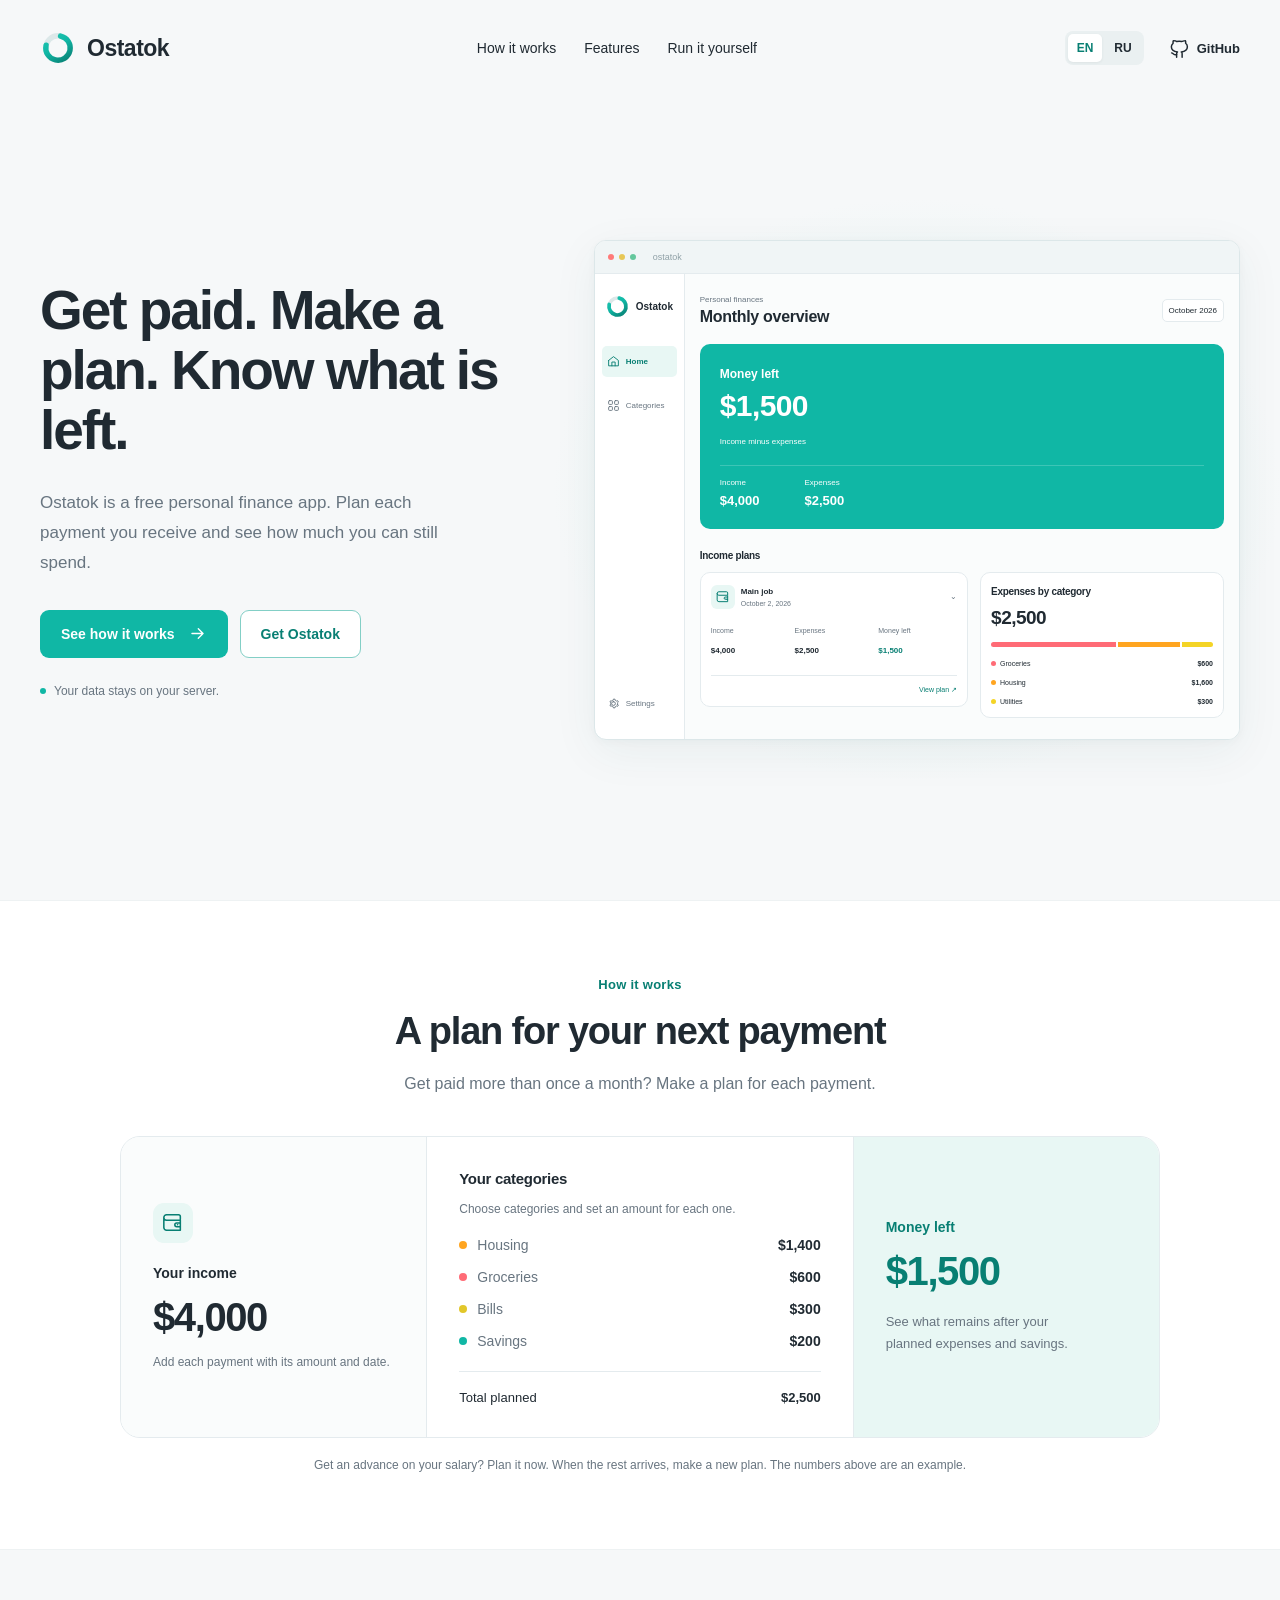
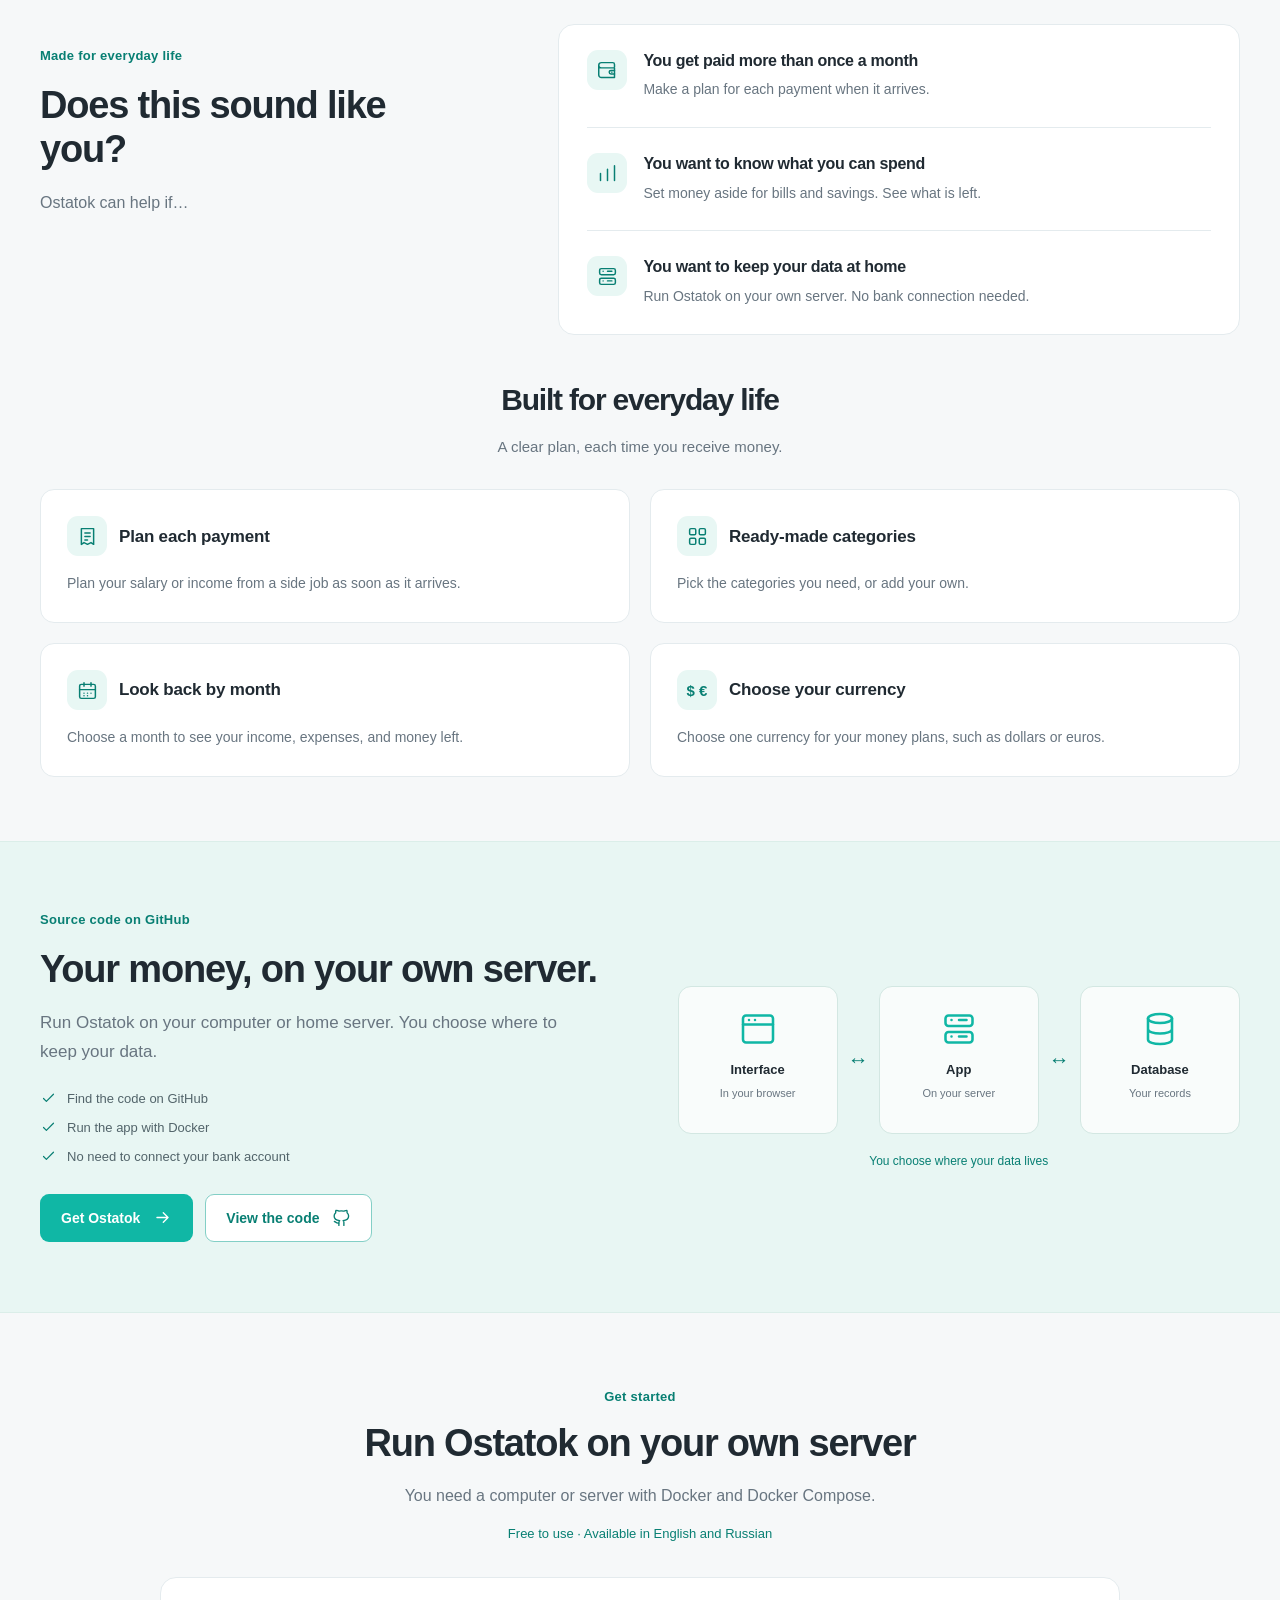
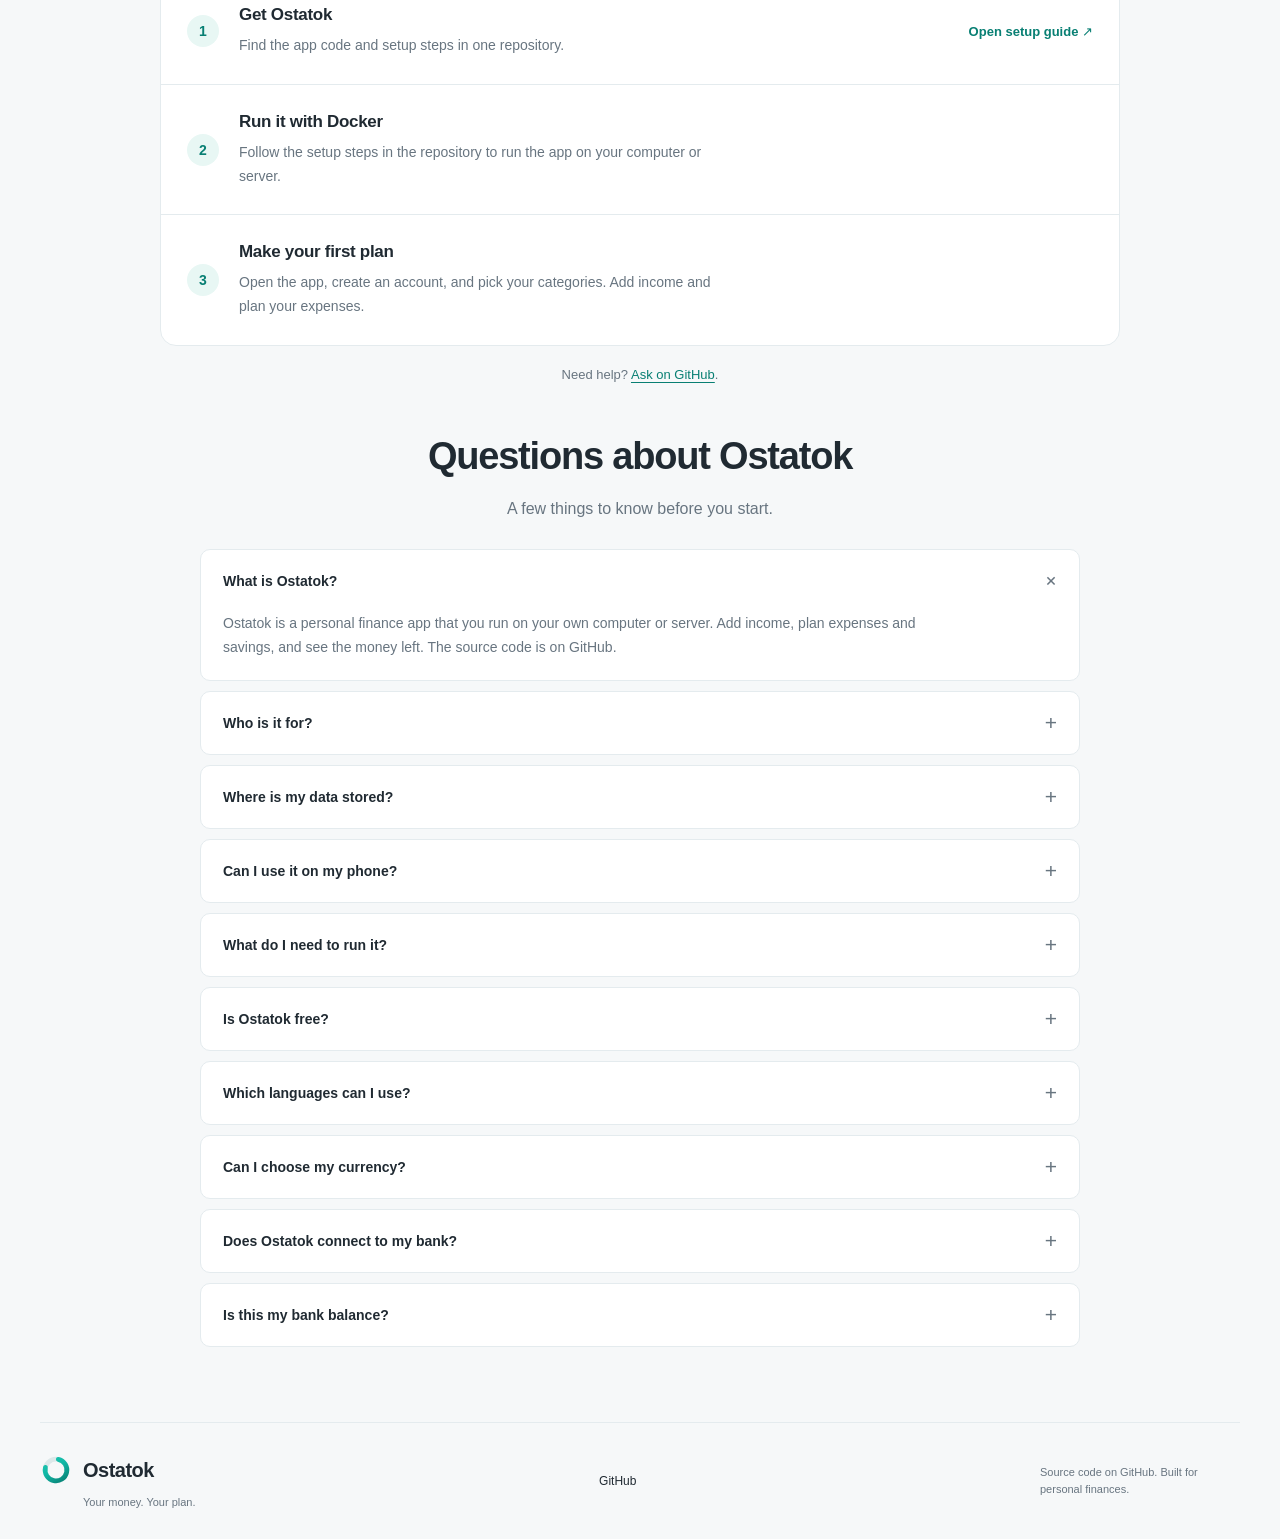
==== commit 952c1a0c: "feat: add Russian landing page" ====
--- a/index.html
+++ b/index.html
@@ -65,11 +65,11 @@
   <header class="site-header wrap">
     <a class="brand" href="index.html" aria-label="Ostatok"><img src="assets/logo.svg?v=2" width="36" height="36" alt=""><span>Ostatok</span></a>
     <nav aria-label="Main navigation"><a href="#how">How it works</a><a href="#features">Features</a><a href="#selfhost">Run it yourself</a></nav>
-    <div class="header-actions"><a class="github-link" href="https://github.com/ostatok-app/ostatok" target="_blank" rel="noopener noreferrer"><svg class="icon" aria-hidden="true"><use href="#github"/></svg><span>GitHub</span></a></div>
+    <div class="header-actions"><div class="language-switch" role="group" aria-label="Language"><a href="index.html" lang="en" hreflang="en" aria-current="page">EN</a><a href="ru/index.html" lang="ru" hreflang="ru">RU</a></div><a class="github-link" href="https://github.com/ostatok-app/ostatok" target="_blank" rel="noopener noreferrer"><svg class="icon" aria-hidden="true"><use href="#github"/></svg><span>GitHub</span></a></div>
   </header>
   <main id="main">
     <section class="hero wrap">
-      <div class="hero-copy"><h1>Get paid. Make a plan. Know what is left.</h1><p class="lead">Ostatok is a free personal finance app. Plan each payment you receive and see how much you can still spend.</p><div class="actions"><a class="button primary" href="#how">See how it works <svg class="icon" aria-hidden="true"><use href="#arrow"/></svg></a><a class="button secondary" href="#get-started">Get Ostatok</a></div><p class="hero-note"><span class="status-dot"></span>Your data stays on your server. No bank connection needed.</p></div>
+      <div class="hero-copy"><h1>Get paid. Make a plan. Know what is left.</h1><p class="lead">Ostatok is a free personal finance app. Plan each payment you receive and see how much you can still spend.</p><div class="actions"><a class="button primary" href="#how">See how it works <svg class="icon" aria-hidden="true"><use href="#arrow"/></svg></a><a class="button secondary" href="#get-started">Get Ostatok</a></div><p class="hero-note"><span class="status-dot"></span>Your data stays on your server.</p></div>
       <figure class="product-figure">
         <div class="product-window" role="img" aria-label="Example of the Ostatok home page">
           <div class="window-top"><i></i><i></i><i></i><span>ostatok</span></div>
--- a/assets/styles.css
+++ b/assets/styles.css
@@ -1837,3 +1837,19 @@
 .preview-income>h3 { grid-column:1;grid-row:1;margin:0; }
 .preview-income>.preview-card { grid-column:1;grid-row:2; }
 .preview-columns>.breakdown { grid-column:2;grid-row:2; }
+
+@media (max-width:520px) {
+  .hero-copy .actions {
+    display:grid;
+    grid-template-columns:minmax(0,1fr) minmax(0,1fr);
+    gap:8px;
+  }
+  .hero-copy .actions .button {
+    min-width:0;
+    padding-inline:8px;
+    text-align:center;
+  }
+}
+
+.hero-note { align-items:flex-start; }
+.hero-note .status-dot { margin-top:.5em; }
